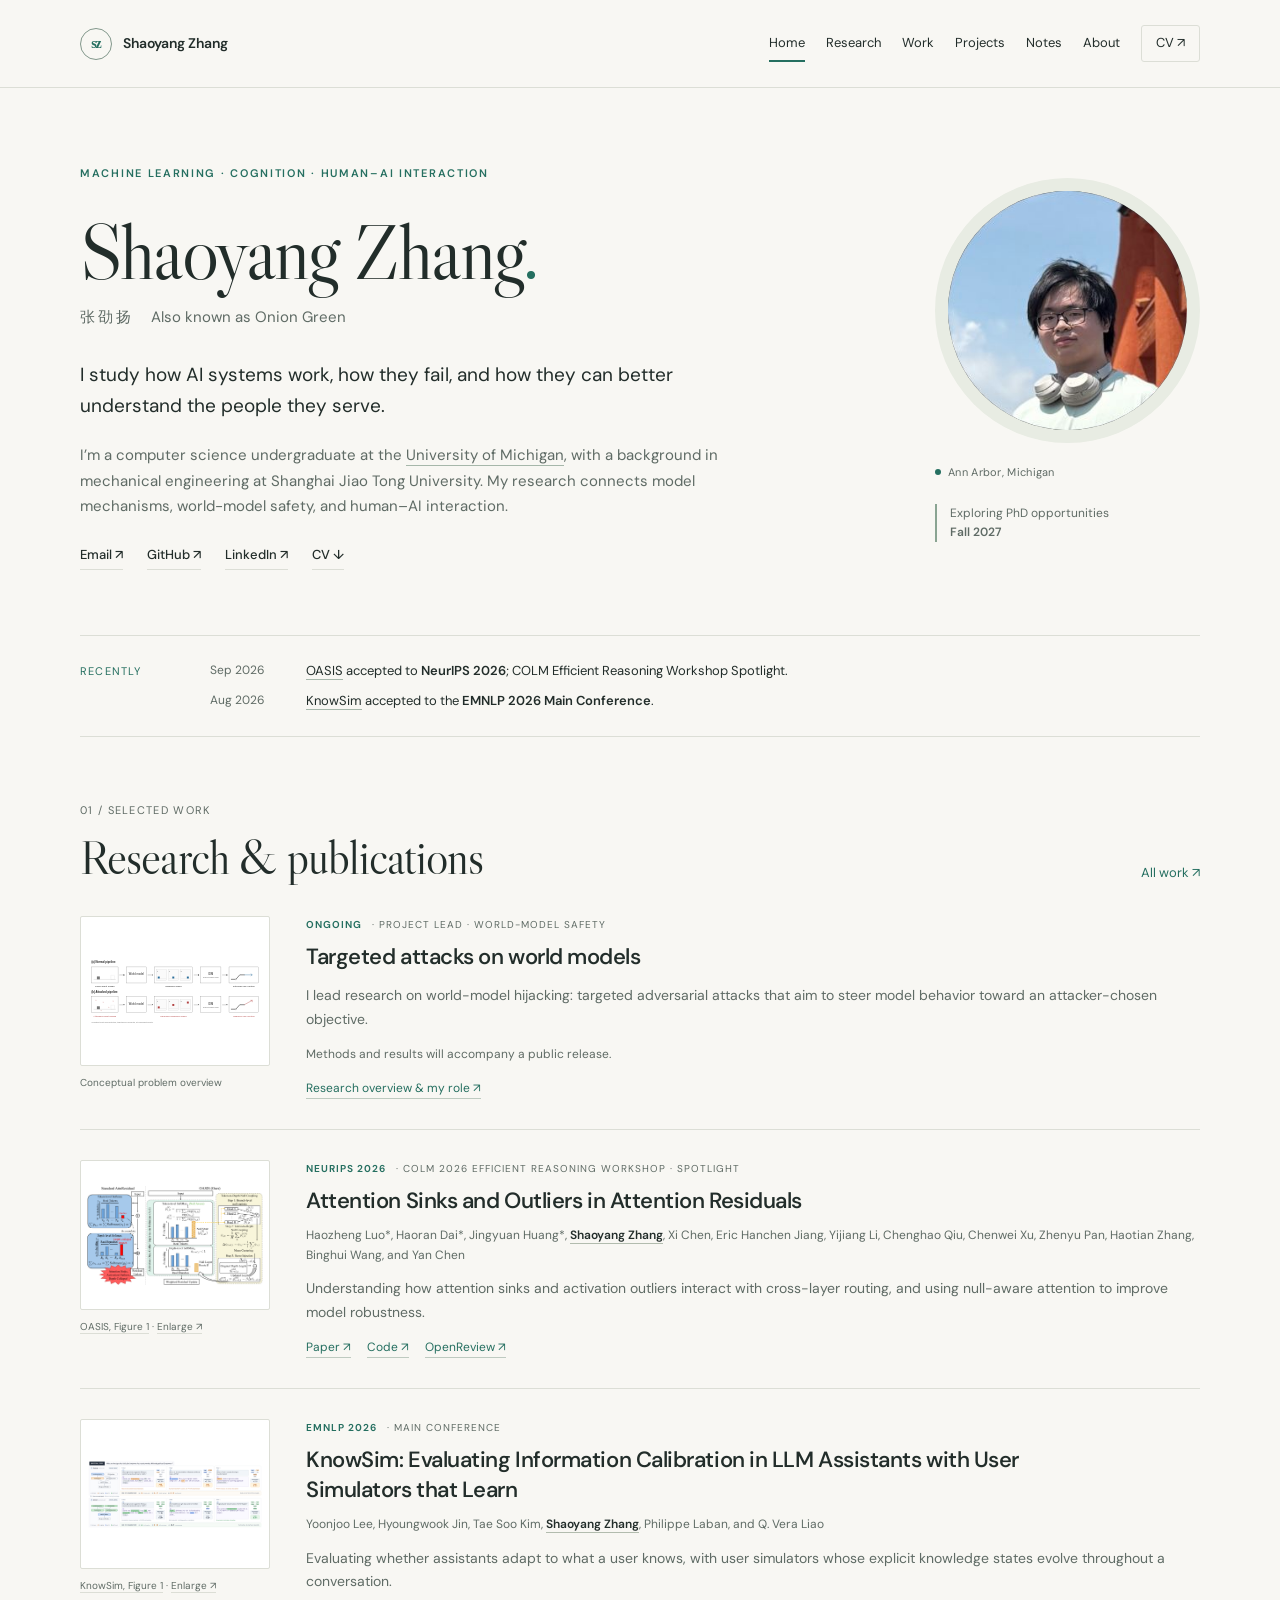
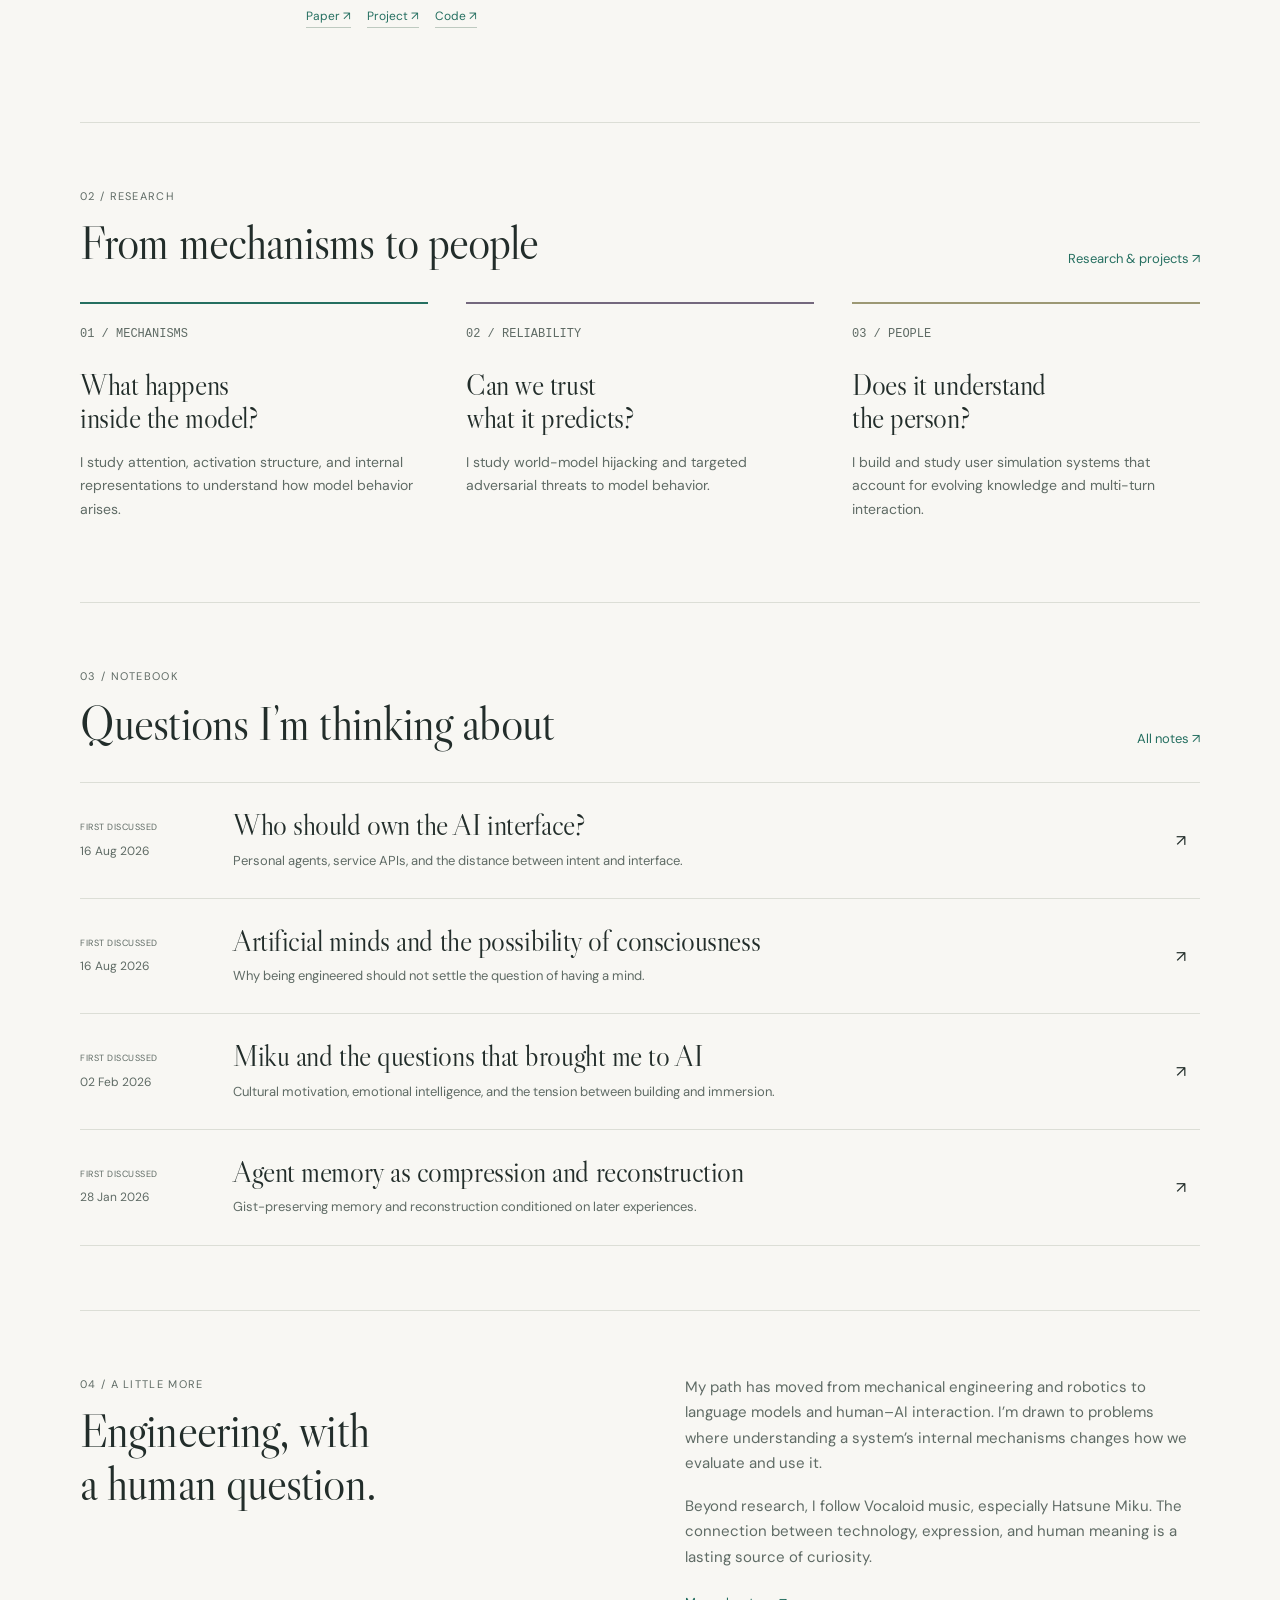
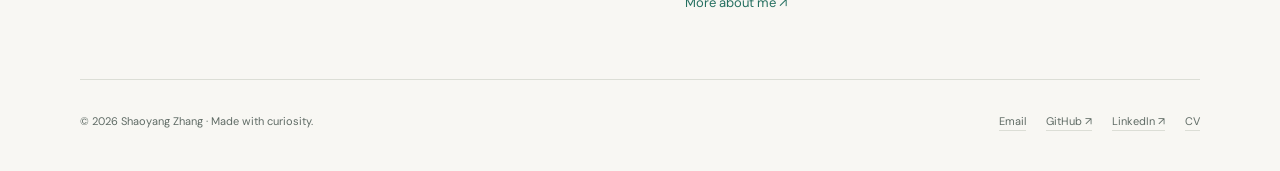
==== index.html @ 79179a51 "Expand approved website into editable source and static files" ====
<!doctype html><html lang="en"><head><meta charset="utf-8"><meta name="viewport" content="width=device-width,initial-scale=1"><title>Shaoyang Zhang · Research &amp; Notes</title><meta name="description" content="Shaoyang Zhang · CS at the University of Michigan. Research in model mechanisms, world-model safety, and human–AI interaction."><meta name="theme-color" content="#f8f7f3"><link rel="canonical" href="https://oniongreen123.github.io/"><meta property="og:title" content="Shaoyang Zhang · Research &amp; Notes"><meta property="og:description" content="Shaoyang Zhang · CS at the University of Michigan. Research in model mechanisms, world-model safety, and human–AI interaction."><meta property="og:type" content="website"><meta property="og:url" content="https://oniongreen123.github.io/"><meta property="og:image" content="https://oniongreen123.github.io/assets/social-card.png"><meta name="twitter:card" content="summary_large_image"><link rel="icon" href="/assets/favicon.svg" type="image/svg+xml"><link rel="stylesheet" href="/assets/style.css"><script defer src="/assets/site.js"></script><script type="application/ld+json">{"@context": "https://schema.org", "@type": "Person", "name": "Shaoyang Zhang", "alternateName": ["张劭扬", "Onion Green"], "url": "https://oniongreen123.github.io", "email": "mailto:onionzsy@umich.edu", "sameAs": ["https://github.com/OnionGreen123", "https://www.linkedin.com/in/shaoyang-zhang-82861a33b"], "affiliation": {"@type": "CollegeOrUniversity", "name": "University of Michigan"}, "knowsAbout": ["Mechanistic interpretability", "World-model safety", "Human–AI interaction"]}</script></head><body><a class="skip" href="#main">Skip to content</a><header class="site-header"><div class="wrap header-inner"><a class="wordmark" href="/" aria-label="Shaoyang Zhang, home"><span class="monogram" aria-hidden="true">sz</span>Shaoyang Zhang</a><button class="menu-toggle" aria-controls="main-nav" aria-expanded="false">Menu</button><nav id="main-nav" aria-label="Main navigation"><a href="/" aria-current="page">Home</a><a href="/research/">Research</a><a href="/publications/">Work</a><a href="/projects/">Projects</a><a href="/notes/">Notes</a><a href="/about/">About</a><a class="cv-link" href="/cv/">CV ↗</a></nav></div></header><main id="main" class="wrap"><section class="hero"><div><span class="eyebrow">Machine learning · Cognition · Human–AI interaction</span><h1>Shaoyang Zhang<span style="color:var(--accent)">.</span></h1><div class="name-line"><span class="chinese" lang="zh">张劭扬</span><span>Also known as Onion Green</span></div><p class="intro">I study how AI systems work, how they fail, and how they can better understand the people they serve.</p><p class="bio">I’m a computer science undergraduate at the <a class="inline-link" href="https://umich.edu/">University of Michigan</a>, with a background in mechanical engineering at Shanghai Jiao Tong University. My research connects model mechanisms, world-model safety, and human–AI interaction.</p><div class="hero-links"><a href="mailto:onionzsy@umich.edu">Email ↗</a><a href="https://github.com/OnionGreen123">GitHub ↗</a><a href="https://www.linkedin.com/in/shaoyang-zhang-82861a33b">LinkedIn ↗</a><a href="/assets/Shaoyang_Zhang_CV.pdf">CV ↓</a></div></div><div class="portrait-side"><div class="portrait-frame"><img src="/assets/portrait.png" alt="Shaoyang Zhang" width="284" height="284" fetchpriority="high"></div><div><p class="portrait-caption"><span class="dot"></span> Ann Arbor, Michigan</p><p class="opportunity">Exploring PhD opportunities<br><strong>Fall 2027</strong></p></div></div></section><aside class="news" aria-label="Recent news"><span class="news-label">Recently</span><div class="news-items"><div class="news-row"><time datetime="2026-09">Sep 2026</time><span><a class="inline-link" href="/publications/#oasis">OASIS</a> accepted to <strong>NeurIPS 2026</strong>; COLM Efficient Reasoning Workshop Spotlight.</span></div><div class="news-row"><time datetime="2026-08">Aug 2026</time><span><a class="inline-link" href="/publications/#knowsim">KnowSim</a> accepted to the <strong>EMNLP 2026 Main Conference</strong>.</span></div></div></aside><section class="section"><div class="section-top"><div><span class="section-number">01 / SELECTED WORK</span><h2>Research & publications</h2></div><a class="text-link" href="/publications/">All work ↗</a></div><div><article class="pub-row" id="current-research" data-paper data-year="ongoing"><figure class="paper-figure"><a class="pub-visual" href="/research/world-model-reliability/" aria-label="World-model hijacking problem overview"><img src="/assets/world-model-hijacking.svg" alt="Normal and attacked pipelines: input image, imagined video, and downstream IDM action" loading="lazy"></a><figcaption>Conceptual problem overview</figcaption></figure><div><div class="pub-meta"><span class="venue">Ongoing</span><span>· Project lead · World-model safety</span></div><h3><a href="/research/world-model-reliability/">Targeted attacks on world models</a></h3><p class="summary">I lead research on world-model hijacking: targeted adversarial attacks that aim to steer model behavior toward an attacker-chosen objective.</p><p class="quiet">Methods and results will accompany a public release.</p><div class="pub-links"><a href="/research/world-model-reliability/">Research overview &amp; my role ↗</a></div></div></article><article class="pub-row" id="oasis" data-paper data-year="2026"><figure class="paper-figure"><a class="pub-visual" href="/assets/papers/oasis-figure1.png" target="_blank" rel="noopener" aria-label="Open OASIS Figure 1 at full size"><img src="/assets/papers/oasis-figure1.png" alt="Standard AttnResidual compared with OASIS" loading="lazy"></a><figcaption><a href="https://arxiv.org/abs/2605.17887">OASIS, Figure 1</a> · <a href="/assets/papers/oasis-figure1.png" target="_blank" rel="noopener">Enlarge ↗</a></figcaption></figure><div><div class="pub-meta"><span class="venue">NeurIPS 2026</span><span>· COLM 2026 Efficient Reasoning Workshop · Spotlight</span></div><h3><a href="https://arxiv.org/abs/2605.17887">Attention Sinks and Outliers in Attention Residuals</a></h3><p class="authors">Haozheng Luo*, Haoran Dai*, Jingyuan Huang*, <strong>Shaoyang Zhang</strong>, Xi Chen, Eric Hanchen Jiang, Yijiang Li, Chenghao Qiu, Chenwei Xu, Zhenyu Pan, Haotian Zhang, Binghui Wang, and Yan Chen</p><p class="summary">Understanding how attention sinks and activation outliers interact with cross-layer routing, and using null-aware attention to improve model robustness.</p><div class="pub-links"><a href="https://arxiv.org/abs/2605.17887" target="_blank" rel="noopener noreferrer">Paper ↗</a><a href="https://github.com/robinzixuan/OASIS" target="_blank" rel="noopener noreferrer">Code ↗</a><a href="https://openreview.net/forum?id=yjVSLVS0Dh" target="_blank" rel="noopener noreferrer">OpenReview ↗</a></div></div></article><article class="pub-row" id="knowsim" data-paper data-year="2026"><figure class="paper-figure"><a class="pub-visual" href="/assets/papers/knowsim-figure1.png" target="_blank" rel="noopener" aria-label="Open KnowSim Figure 1 at full size"><img src="/assets/papers/knowsim-figure1.png" alt="Knowledge-state evolution for users with different prior knowledge" loading="lazy"></a><figcaption><a href="https://aclanthology.org/2026.emnlp-main.1307/">KnowSim, Figure 1</a> · <a href="/assets/papers/knowsim-figure1.png" target="_blank" rel="noopener">Enlarge ↗</a></figcaption></figure><div><div class="pub-meta"><span class="venue">EMNLP 2026</span><span>· Main Conference</span></div><h3><a href="https://aclanthology.org/2026.emnlp-main.1307/">KnowSim: Evaluating Information Calibration in LLM Assistants with User Simulators that Learn</a></h3><p class="authors">Yoonjoo Lee, Hyoungwook Jin, Tae Soo Kim, <strong>Shaoyang Zhang</strong>, Philippe Laban, and Q. Vera Liao</p><p class="summary">Evaluating whether assistants adapt to what a user knows, with user simulators whose explicit knowledge states evolve throughout a conversation.</p><div class="pub-links"><a href="https://aclanthology.org/2026.emnlp-main.1307/" target="_blank" rel="noopener noreferrer">Paper ↗</a><a href="https://yoonjoolee.com/knowsim/" target="_blank" rel="noopener noreferrer">Project ↗</a><a href="https://github.com/yjo2lee/knowsim" target="_blank" rel="noopener noreferrer">Code ↗</a></div></div></article></div></section><section class="section"><div class="section-top"><div><span class="section-number">02 / RESEARCH</span><h2>From mechanisms to people</h2></div><a class="text-link" href="/research/">Research & projects ↗</a></div><div class="research-grid"><div class="research-item"><span class="index">01 / MECHANISMS</span><h3>What happens<br>inside the model?</h3><p>I study attention, activation structure, and internal representations to understand how model behavior arises.</p></div><div class="research-item"><span class="index">02 / RELIABILITY</span><h3>Can we trust<br>what it predicts?</h3><p>I study world-model hijacking and targeted adversarial threats to model behavior.</p></div><div class="research-item"><span class="index">03 / PEOPLE</span><h3>Does it understand<br>the person?</h3><p>I build and study user simulation systems that account for evolving knowledge and multi-turn interaction.</p></div></div></section><section class="section"><div class="section-top"><div><span class="section-number">03 / NOTEBOOK</span><h2>Questions I’m thinking about</h2></div><a class="text-link" href="/notes/">All notes ↗</a></div><div class="notes-list"><a class="note-row" href="/notes/who-should-own-the-ai-interface/"><time datetime="2026-08-16"><span class="date-label">First discussed</span>16 Aug 2026</time><div><h3>Who should own the AI interface?</h3><p>Personal agents, service APIs, and the distance between intent and interface.</p></div><span class="arrow" aria-hidden="true">↗</span></a><a class="note-row" href="/notes/artificial-minds-and-possibility/"><time datetime="2026-08-16"><span class="date-label">First discussed</span>16 Aug 2026</time><div><h3>Artificial minds and the possibility of consciousness</h3><p>Why being engineered should not settle the question of having a mind.</p></div><span class="arrow" aria-hidden="true">↗</span></a><a class="note-row" href="/notes/miku-and-my-research-interests/"><time datetime="2026-02-02"><span class="date-label">First discussed</span>02 Feb 2026</time><div><h3>Miku and the questions that brought me to AI</h3><p>Cultural motivation, emotional intelligence, and the tension between building and immersion.</p></div><span class="arrow" aria-hidden="true">↗</span></a><a class="note-row" href="/notes/memory-as-compression-and-reconstruction/"><time datetime="2026-01-28"><span class="date-label">First discussed</span>28 Jan 2026</time><div><h3>Agent memory as compression and reconstruction</h3><p>Gist-preserving memory and reconstruction conditioned on later experiences.</p></div><span class="arrow" aria-hidden="true">↗</span></a></div></section><section class="section about-strip"><div><span class="section-number">04 / A LITTLE MORE</span><h2>Engineering, with<br>a human question.</h2></div><div><p>My path has moved from mechanical engineering and robotics to language models and human–AI interaction. I’m drawn to problems where understanding a system’s internal mechanisms changes how we evaluate and use it.</p><p>Beyond research, I follow Vocaloid music, especially Hatsune Miku. The connection between technology, expression, and human meaning is a lasting source of curiosity.</p><a class="text-link" href="/about/">More about me ↗</a></div></section></main><footer class="wrap footer"><span>© 2026 Shaoyang Zhang <span aria-hidden="true">·</span> Made with curiosity.</span><div class="footer-links"><a href="mailto:onionzsy@umich.edu">Email</a><a href="https://github.com/OnionGreen123">GitHub ↗</a><a href="https://www.linkedin.com/in/shaoyang-zhang-82861a33b">LinkedIn ↗</a><a href="/cv/">CV</a></div></footer></body></html>
---- assets/style.css ----
@import url('https://fonts.googleapis.com/css2?family=DM+Sans:wght@400;450;500;550;600;650;700&family=Libre+Caslon+Display&display=swap');
:root{--bg:#f8f7f3;--paper:#fffefa;--ink:#222d2a;--muted:#5f6b65;--line:#dcded6;--accent:#256f60;--soft:#eaf0e8;--purple:#74687d;--serif:'Libre Caslon Display',Georgia,'Times New Roman',serif;--sans:'DM Sans',Arial,sans-serif}
*{box-sizing:border-box}html{scroll-behavior:smooth;scroll-padding-top:100px}body{margin:0;background:var(--bg);color:var(--ink);font:16px/1.7 var(--sans);-webkit-font-smoothing:antialiased}::selection{background:#d4e3d3}a{color:inherit;text-decoration:none}a:hover{color:var(--accent)}a:focus-visible,button:focus-visible,summary:focus-visible,input:focus-visible{outline:3px solid var(--accent);outline-offset:5px}button,input{font:inherit}button{cursor:pointer}img{max-width:100%;display:block}p{margin:0 0 1.15em}h1,h2,h3{font-weight:400;line-height:1.12;margin:0}h1,h2{font-family:var(--serif)}h1{font-size:clamp(50px,6.1vw,83px);letter-spacing:-2.1px}h2{font-size:clamp(35px,4vw,47px);letter-spacing:-.9px}h3{font-size:22px;font-weight:550;letter-spacing:-.45px}strong{font-weight:600}.wrap{width:min(1120px,calc(100% - 100px));margin:auto}.site-header{border-bottom:1px solid var(--line);background:var(--bg);position:relative;z-index:20}.header-inner{height:87px;display:flex;align-items:center;justify-content:space-between;gap:24px}.wordmark{display:flex;align-items:center;gap:11px;font-size:14px;font-weight:600;white-space:nowrap}.monogram{display:inline-grid;place-items:center;width:32px;height:32px;border:1px solid #83988c;border-radius:50%;font-family:Georgia,serif;font-size:14px;letter-spacing:-1px;color:var(--accent)}nav{display:flex;align-items:center;gap:27px;font-size:13px}nav a{padding:10px 0;position:relative}nav a[aria-current=page]:after{content:'';position:absolute;left:0;right:0;bottom:3px;height:2px;background:var(--accent)}nav .cv-link{border:1px solid var(--line);padding:6px 14px;border-radius:3px}.menu-toggle{display:none;border:1px solid var(--line);padding:6px 12px;background:none}.skip{position:fixed;top:-70px;left:20px;background:var(--ink);color:white;padding:10px;z-index:100}.skip:focus{top:12px}.eyebrow{font-size:11px;font-weight:600;letter-spacing:1.7px;text-transform:uppercase;color:var(--accent);margin-bottom:25px;display:block}.hero{display:grid;grid-template-columns:minmax(0,1fr) 265px;gap:100px;padding:76px 0 65px;align-items:center}.hero h1{margin-bottom:10px}.name-line{display:flex;gap:17px;align-items:center;font-size:15px;color:var(--muted);margin-bottom:28px}.chinese{letter-spacing:3px}.hero .intro{font-size:19px;line-height:1.65;max-width:680px}.hero .bio{color:var(--muted);max-width:660px;font-size:15px}.inline-link{border-bottom:1px solid #a6b7aa}.hero-links{display:flex;gap:24px;flex-wrap:wrap;margin-top:24px;font-size:13px;font-weight:500}.hero-links a{border-bottom:1px solid var(--line);padding-bottom:3px}.portrait-frame{padding:13px;background:#e8ece3;transform:rotate(2deg)}.portrait-frame img{width:100%;aspect-ratio:1/1.1;object-fit:cover;filter:saturate(.8);transform:rotate(-2deg)}.portrait-caption{font-size:11px;letter-spacing:.3px;color:var(--muted);margin-top:20px;display:flex;align-items:center;gap:7px}.dot{width:6px;height:6px;border-radius:50%;background:var(--accent);display:inline-block}.opportunity{font-size:12px;line-height:1.6;border-left:2px solid #8aa492;padding-left:13px;margin-top:22px;color:var(--muted)}.news{display:grid;grid-template-columns:100px 1fr;gap:30px;padding:24px 0;border-top:1px solid var(--line);border-bottom:1px solid var(--line);font-size:13px}.news-label{font-size:11px;text-transform:uppercase;letter-spacing:1.2px;padding-top:2px;color:var(--accent)}.news-items{display:grid;gap:8px}.news-row{display:grid;grid-template-columns:76px 1fr;gap:20px}.news time{color:var(--muted);font-size:12px}.section{padding:64px 0;border-bottom:1px solid var(--line)}.section-top{display:flex;align-items:end;justify-content:space-between;gap:30px;margin-bottom:32px}.section-number{font-size:11px;letter-spacing:1.3px;color:var(--muted);display:block;margin-bottom:12px}.text-link{font-size:13px;color:var(--accent);white-space:nowrap}.section-intro{color:var(--muted);max-width:680px;margin-top:20px}.pub-row{display:grid;grid-template-columns:190px minmax(0,1fr);gap:36px;padding:30px 0;border-top:1px solid var(--line)}.pub-row:first-child{border-top:0;padding-top:0}.pub-visual{background:#eaf0e7;width:190px;aspect-ratio:1.3;border-radius:2px;display:flex;align-items:center;justify-content:center;overflow:hidden}.pub-visual img{width:100%}.pub-meta{display:flex;align-items:center;gap:10px;flex-wrap:wrap;margin-bottom:9px;font-size:10px;text-transform:uppercase;letter-spacing:1px;color:var(--muted)}.venue{color:var(--accent);font-weight:650}.pub-row h3{font-size:22px;line-height:1.35;max-width:780px}.authors{font-size:12px;color:var(--muted);line-height:1.65;margin:10px 0}.authors strong{color:var(--ink);border-bottom:1px solid #b2bcae}.summary{font-size:14px;color:var(--muted);line-height:1.7;margin:12px 0}.pub-links{display:flex;gap:16px;align-items:center;flex-wrap:wrap;font-size:12px;color:var(--accent)}.pub-links a{border-bottom:1px solid #becac0}.pub-links button{border:0;background:transparent;padding:0;color:var(--accent);font-size:12px}.contribution{font-size:13px;padding:15px 18px;background:var(--soft);border-left:2px solid #8ca790;margin:18px 0}.contribution b{font-size:10px;display:block;text-transform:uppercase;letter-spacing:1.1px;margin-bottom:5px}.pub-row details{font-size:12px;margin-top:12px;color:var(--muted)}.pub-row summary{cursor:pointer}.bib-code{white-space:pre-wrap;overflow-wrap:anywhere;font:11px/1.7 monospace;background:var(--soft);padding:20px;color:var(--ink)}.research-grid{display:grid;grid-template-columns:repeat(3,1fr);gap:38px}.research-item{padding-top:23px;border-top:2px solid var(--accent)}.research-item:nth-child(2){border-top-color:var(--purple)}.research-item:nth-child(3){border-top-color:#9c9874}.research-item h3{font-family:var(--serif);font-size:29px;margin-bottom:15px;line-height:1.15}.research-item p{font-size:14px;color:var(--muted)}.research-item .index{color:var(--muted);font:12px monospace;display:block;margin-bottom:28px}.current-project{margin-top:35px;padding:27px 30px;background:var(--soft);display:grid;grid-template-columns:190px 1fr;gap:32px;border-radius:3px}.current-project .status{font-size:10px;text-transform:uppercase;letter-spacing:1.1px;color:var(--accent)}.current-project h3{font-size:20px;margin-bottom:12px}.current-project p{font-size:14px;color:var(--muted);margin:0}.notes-list{border-top:1px solid var(--line)}.note-row{display:grid;grid-template-columns:100px 1fr 24px;gap:28px;padding:26px 0;border-bottom:1px solid var(--line);align-items:center}.note-row time{font-size:12px;color:var(--muted)}.note-row h3{font-family:var(--serif);font-size:29px}.note-row p{color:var(--muted);font-size:13px;margin:8px 0 0}.note-row .arrow{transition:transform .2s}.note-row:hover .arrow{transform:translateX(4px)}.about-strip{display:grid;grid-template-columns:1fr 1fr;gap:90px}.about-strip p{color:var(--muted);font-size:15px}.about-strip h2{margin-bottom:25px}.quiet{font-size:12px;color:var(--muted)}.footer{padding:32px 0 40px;display:flex;justify-content:space-between;gap:30px;font-size:11px;color:var(--muted)}.footer a{border-bottom:1px solid var(--line)}.footer-links{display:flex;gap:20px}.page-head{padding:65px 0 43px;max-width:810px}.page-head h1{font-size:65px;margin-bottom:20px}.page-head p{font-size:17px;color:var(--muted);max-width:730px}.page-body{padding-bottom:60px}.page-body .section{padding-top:40px}.filter-bar{display:flex;align-items:center;justify-content:space-between;gap:25px;flex-wrap:wrap;margin-bottom:32px;border-bottom:1px solid var(--line);padding-bottom:25px}.filters{display:flex;gap:9px}.filter{border:1px solid var(--line);border-radius:3px;background:transparent;padding:7px 15px;font-size:12px;color:var(--muted)}.filter[aria-pressed=true]{background:var(--ink);border-color:var(--ink);color:white}.search-wrap input{background:transparent;border:0;border-bottom:1px solid #89988d;padding:8px 0;width:240px;font-size:13px;color:var(--ink);border-radius:0}.visually-hidden{clip:rect(0 0 0 0);clip-path:inset(50%);height:1px;width:1px;overflow:hidden;position:absolute;white-space:nowrap}.empty{padding:40px 0;color:var(--muted)}[hidden]{display:none!important}.timeline-row{display:grid;grid-template-columns:200px 1fr;gap:35px;padding:27px 0;border-top:1px solid var(--line)}.timeline-row .dates{font-size:12px;color:var(--muted);padding-top:4px}.timeline-row h3{font-size:21px}.timeline-row .role{font-size:13px;color:var(--accent);margin:6px 0 10px}.timeline-row p{font-size:14px;color:var(--muted);max-width:760px}.project-list{display:grid;grid-template-columns:1fr 1fr;gap:30px}.project-block{padding:30px;border:1px solid var(--line);border-radius:3px}.project-block h3{font-family:var(--serif);font-size:31px;margin:16px 0}.project-block p{font-size:14px;color:var(--muted)}.tag{font-size:10px;text-transform:uppercase;letter-spacing:1.3px;color:var(--accent)}.prose{max-width:720px;margin:0 auto;padding:25px 0 65px;font-size:17px;line-height:1.85}.prose h2{font-size:33px;margin:40px 0 20px}.prose p{margin:0 0 1.4em}.article-head{max-width:800px;margin:auto;padding:65px 0 20px}.article-head h1{font-size:clamp(46px,5vw,67px);margin:25px 0}.article-meta{font-size:12px;color:var(--muted);margin-bottom:30px}.article-end{max-width:720px;margin:auto;padding:30px 0 55px;border-top:1px solid var(--line)}.contact-panel{background:var(--soft);padding:30px 35px;margin-top:25px}.contact-panel a{font-family:var(--serif);font-size:30px;overflow-wrap:anywhere}.skill-line{padding:13px 0;border-bottom:1px solid var(--line);display:grid;grid-template-columns:180px 1fr;gap:20px;font-size:14px}.skill-line span{color:var(--muted)}.cv-actions{display:flex;gap:20px;margin-top:25px}.button{display:inline-block;padding:10px 19px;background:var(--ink);color:var(--paper);border:1px solid var(--ink);font-size:12px;border-radius:3px}.button:hover{background:var(--accent);color:white}.cv-sheet{padding:40px;background:var(--paper);border:1px solid var(--line);font-size:14px}.cv-sheet h2{font-family:var(--sans);font-size:15px;font-weight:650;letter-spacing:.8px;text-transform:uppercase;margin:35px 0 18px;color:var(--accent)}.cv-sheet h2:first-child{margin-top:0}.cv-sheet h3{font-size:17px;margin:22px 0 5px}.cv-sheet p{color:var(--muted)}.cv-sheet .cv-pub{padding:15px 0;border-bottom:1px solid var(--line)}.cv-sheet .cv-pub strong{display:block}.cv-sheet ul{padding-left:18px;color:var(--muted)}
@media(min-width:1500px){.wrap{width:1160px}.hero{padding-top:92px;padding-bottom:80px}}
@media(max-width:1000px){.wrap{width:calc(100% - 64px)}.hero{gap:45px;grid-template-columns:1fr 220px}.hero h1{font-size:65px}nav{gap:18px}.about-strip{gap:45px}.pub-row{grid-template-columns:155px 1fr;gap:25px}.pub-visual{width:155px}}
@media(max-width:740px){.wrap{width:calc(100% - 40px)}.header-inner{height:74px}.wordmark{font-size:13px}.js .menu-toggle{display:block}nav{display:flex;position:absolute;left:0;top:74px;width:100%;padding:18px 20px 25px;background:var(--bg);border-bottom:1px solid var(--line);flex-wrap:wrap;gap:13px 24px}.js nav{display:none}.js nav.open{display:flex}.hero{padding:48px 0 40px;grid-template-columns:1fr;gap:32px}.hero .eyebrow{margin-bottom:23px}.hero h1{font-size:61px;letter-spacing:-1.8px}.hero .intro{font-size:18px}.hero .portrait-side{display:flex;gap:22px;align-items:center}.portrait-frame{width:130px;flex-shrink:0;padding:7px}.portrait-frame img{aspect-ratio:1}.portrait-caption{margin-top:0;flex-wrap:wrap}.opportunity{margin-top:13px}.name-line{margin-bottom:23px}.news{grid-template-columns:1fr;gap:12px;padding:22px 0}.news-row{grid-template-columns:70px 1fr;gap:14px}.section{padding:42px 0}.section-top{align-items:start;gap:16px;margin-bottom:28px}.section-top .text-link{margin-top:30px;font-size:11px}.section h2{font-size:36px}.pub-row{grid-template-columns:1fr;gap:20px;padding:28px 0}.pub-visual{width:100%;height:150px;aspect-ratio:auto}.pub-visual img{height:100%;width:auto}.pub-row h3{font-size:21px}.research-grid{grid-template-columns:1fr;gap:24px}.research-item .index{margin-bottom:12px}.research-item{padding-top:17px}.research-item h3{font-size:29px;margin-bottom:10px}.current-project{grid-template-columns:1fr;gap:12px;padding:22px}.note-row{grid-template-columns:1fr 20px;gap:9px}.note-row time{grid-column:1/-1}.note-row h3{font-size:26px}.about-strip{grid-template-columns:1fr;gap:15px}.footer{flex-direction:column;gap:15px;padding:25px 0}.page-head{padding:43px 0 30px}.page-head h1{font-size:54px}.page-head p{font-size:16px}.timeline-row{grid-template-columns:1fr;gap:7px;padding:23px 0}.project-list{grid-template-columns:1fr;gap:20px}.project-block{padding:23px}.article-head{padding-top:38px}.article-head h1{font-size:46px}.prose{font-size:16px;padding-top:10px}.prose h2{font-size:30px}.skill-line{grid-template-columns:1fr;gap:5px}.cv-sheet{padding:22px}.contact-panel{padding:25px}.contact-panel a{font-size:25px}.filter-bar{gap:20px}.search-wrap{width:100%}.search-wrap input{width:100%}}
@media(prefers-reduced-motion:reduce){html{scroll-behavior:auto}*{transition:none!important}}
@media print{.site-header,.footer,.cv-actions,.skip{display:none}body{background:#fff;font-size:11pt;color:#000}.wrap{width:100%}.page-head{padding:0 0 15px}.page-head .eyebrow{display:none}.page-head h1{font-size:30pt}.page-head p{font-size:11pt}.cv-sheet{border:0;padding:0}.cv-sheet h2{break-after:avoid}.cv-pub,.timeline-row{break-inside:avoid}a{color:#000}.page-body{padding:0}}

@media(max-width:740px){html:not(.js) .header-inner{height:auto;min-height:74px;flex-wrap:wrap;padding:18px 0}html:not(.js) nav{position:static;border:0;padding:0}}

.portrait-frame{border-radius:50%;transform:none}.portrait-frame img{border-radius:50%;aspect-ratio:1;transform:none}
.portrait-frame img{height:auto}

/* Research narrative and extended navigation */
.project-more{display:inline-block;margin-top:16px}.research-story{display:grid;grid-template-columns:1fr 1fr;gap:70px}.research-story p{color:var(--muted)}.role-grid{display:grid;grid-template-columns:repeat(3,minmax(0,1fr));gap:30px;margin-top:35px}.role-grid>div{border-top:1px solid var(--line);padding-top:23px}.role-grid h3{font-size:19px;margin-bottom:13px}.role-grid p{font-size:14px;color:var(--muted)}nav{gap:21px}@media(max-width:1000px){nav{gap:13px}.header-inner{gap:15px}.wordmark{font-size:12px}}@media(max-width:740px){.research-story,.role-grid{grid-template-columns:1fr;gap:23px}.research-story h2{margin-bottom:8px}nav{gap:13px 24px}.name-line{flex-wrap:wrap}h1,.page-head h1,.hero h1{overflow-wrap:break-word}}

.miku-door{border-bottom:1px dotted #829b94}.miku-door:hover,.miku-door:focus-visible{color:#137a7f;border-bottom-color:#ed007c}.pub-visual:has(img[src$="world-model.svg"]){background:#e8edf0}

.date-label{display:block;font-size:9px;letter-spacing:.5px;text-transform:uppercase;margin-bottom:5px}.note-row{grid-template-columns:125px 1fr 24px}@media(max-width:740px){.note-row{grid-template-columns:1fr 20px}}

.paper-figure{margin:0;min-width:0}.paper-figure .pub-visual{background:#fff;border:1px solid var(--line);height:150px;aspect-ratio:auto;padding:6px}.paper-figure img{width:100%;height:100%;object-fit:contain}.paper-figure figcaption{font-size:10px;line-height:1.6;color:var(--muted);margin-top:9px}.paper-figure figcaption a{border-bottom:1px solid var(--line)}.research-placeholder{background:var(--soft);border:1px solid var(--line);text-align:center;color:var(--muted);font-size:10px;letter-spacing:1.1px}.research-placeholder small{display:block;font-size:11px;letter-spacing:0;margin-top:9px}@media(max-width:740px){.paper-figure .pub-visual{height:auto;min-height:150px}.paper-figure img{width:100%;height:auto;max-height:240px;object-fit:contain}}

.wm-header{margin:32px 0 45px}.wm-header img{display:block;width:100%;height:auto;border-radius:12px}.wm-header figcaption{font-size:12px;color:var(--muted);margin-top:12px}.wm-header figcaption a{color:var(--accent)}

.wm-header img{border-radius:0;border:1px solid var(--line)}
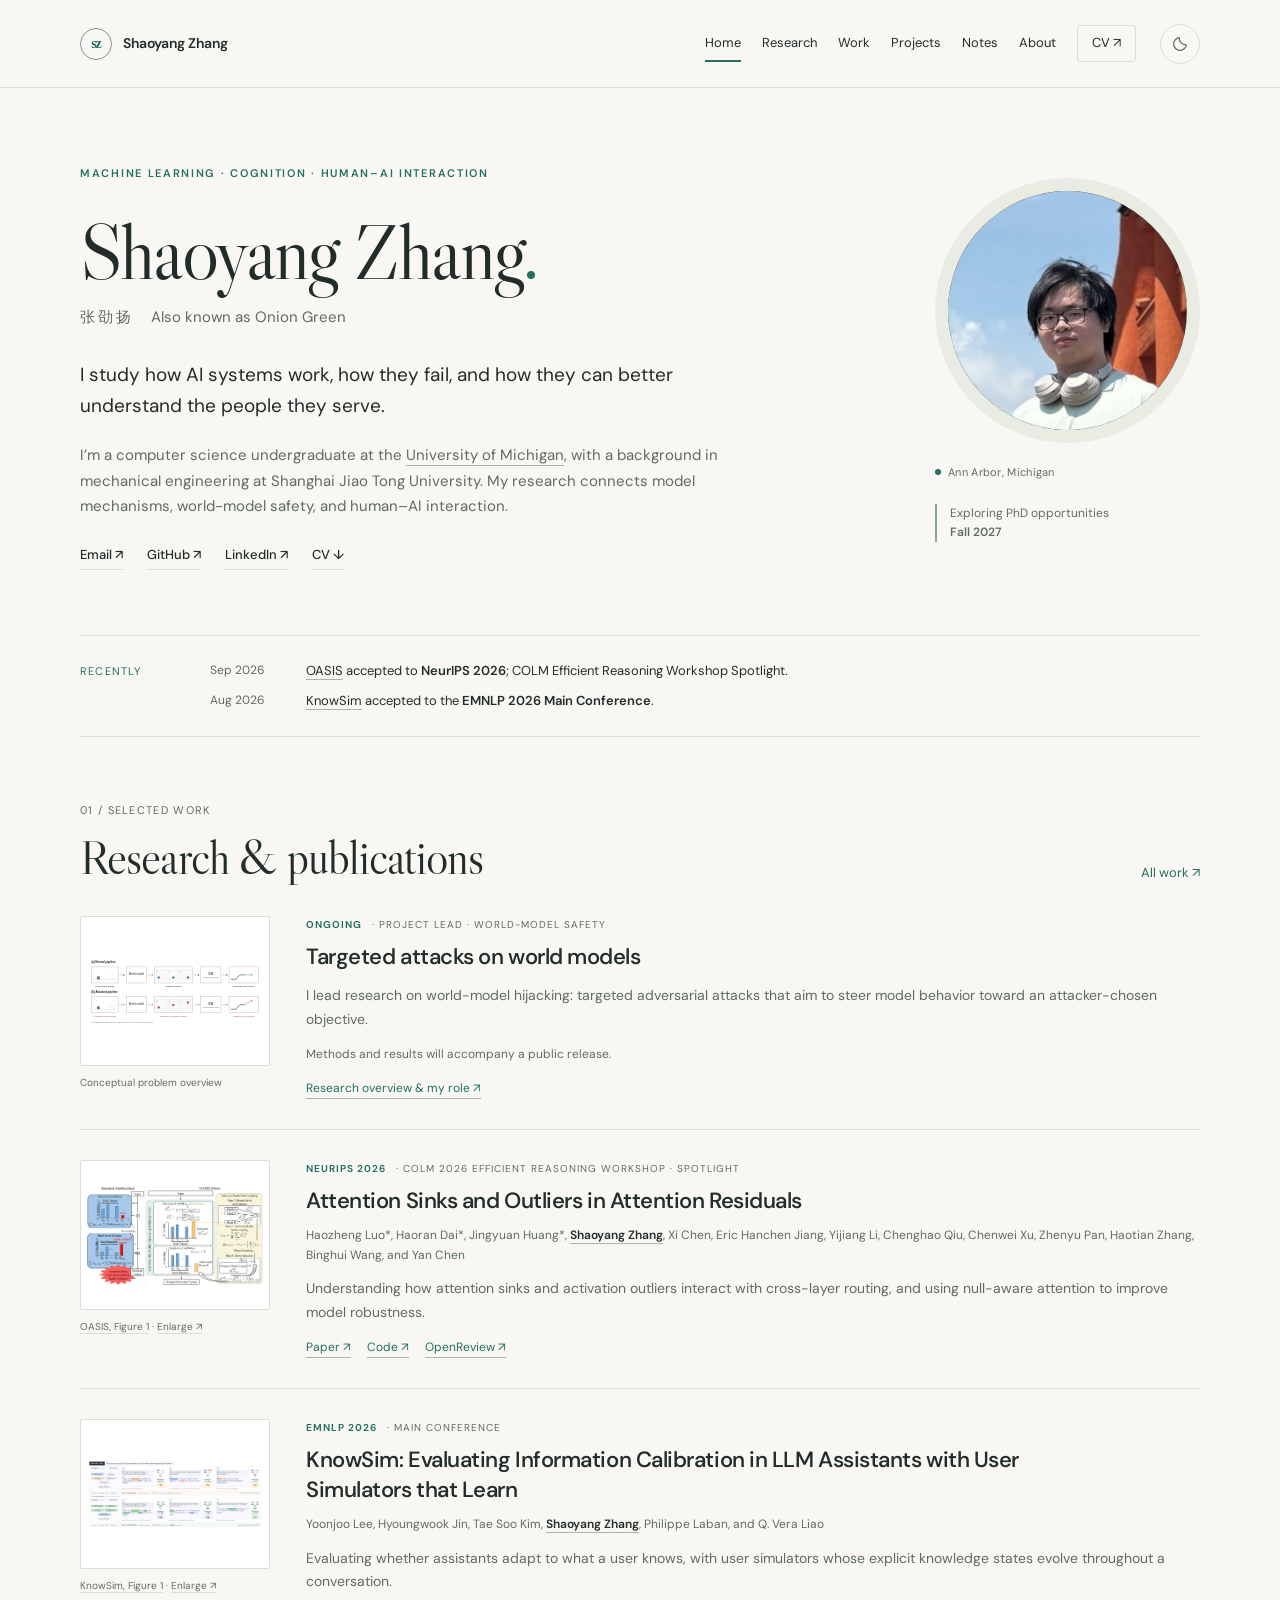
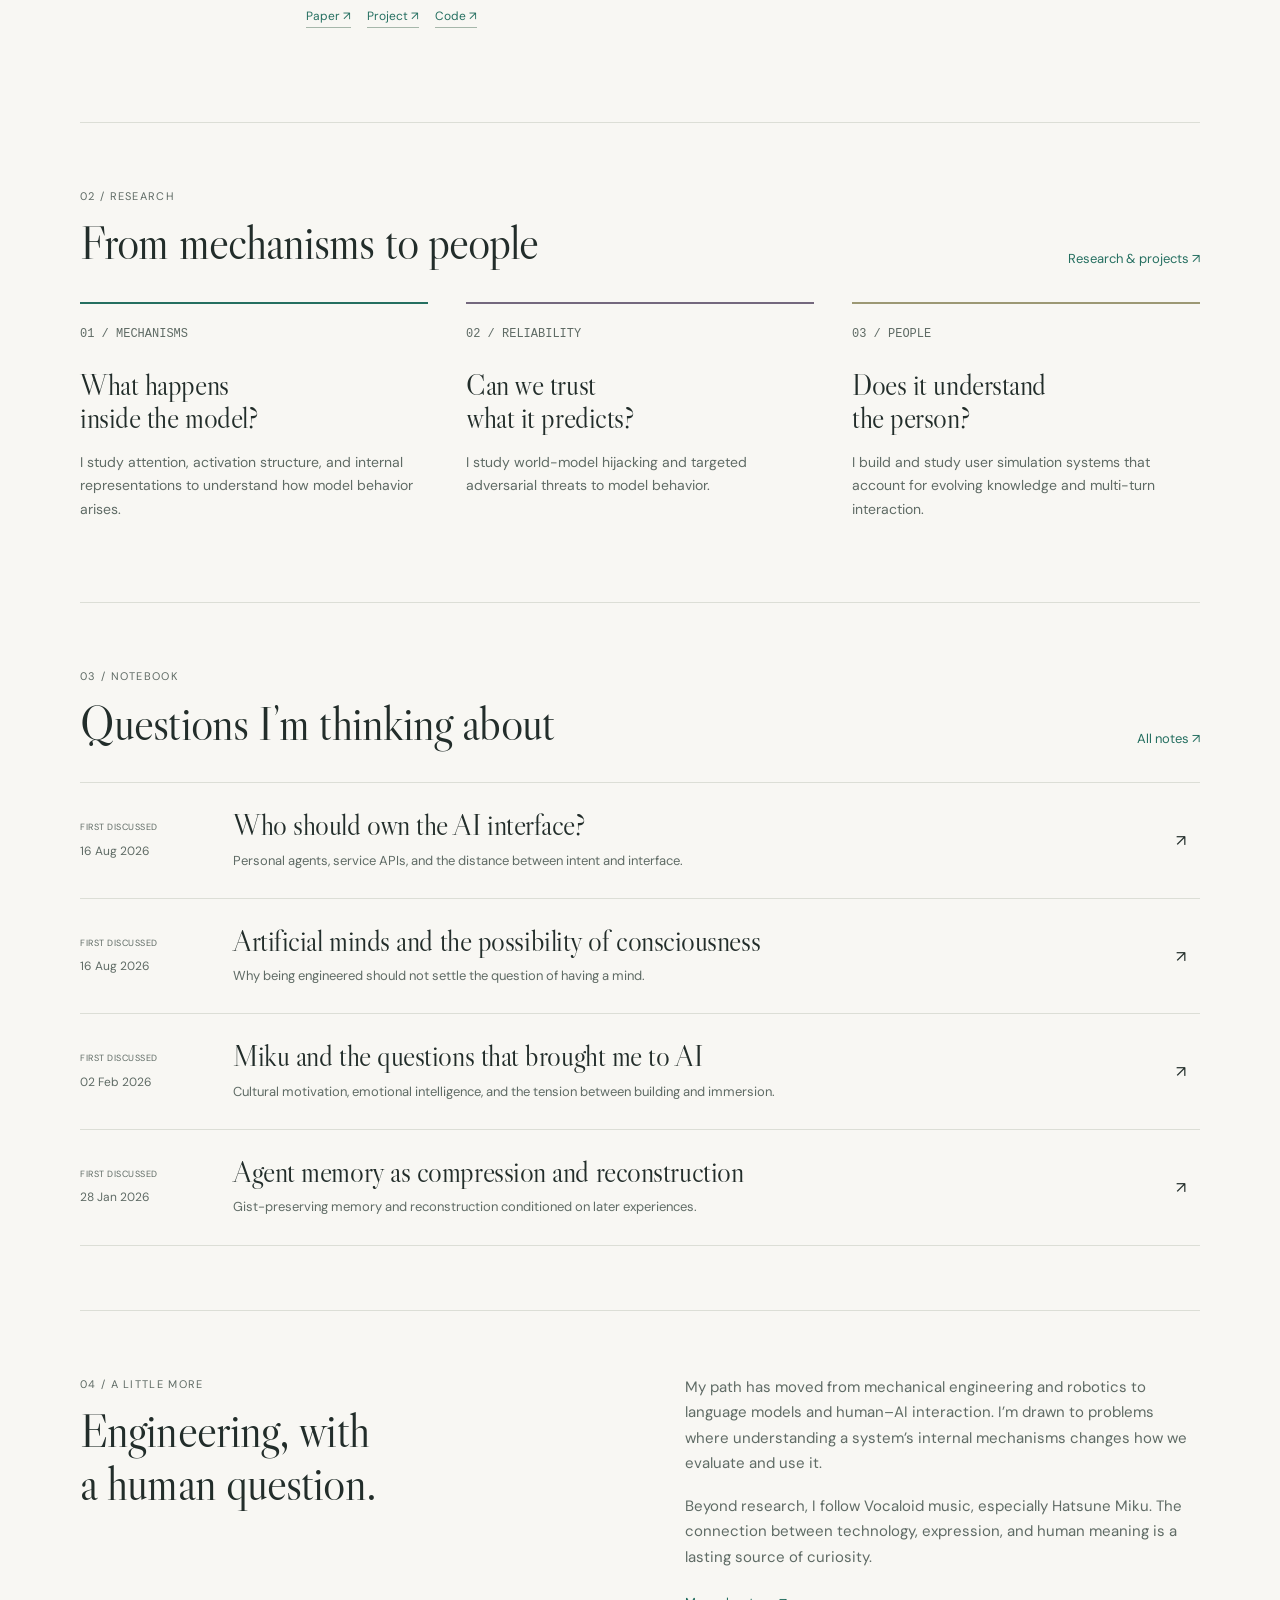
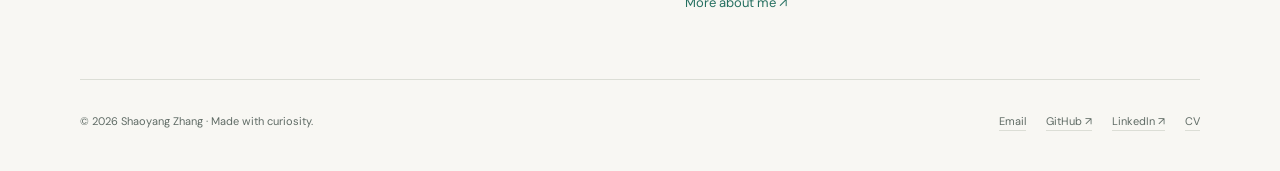
==== commit d37c198e: "Add persistent night mode with system theme support" ====
--- a/index.html
+++ b/index.html
@@ -1 +1 @@
-<!doctype html><html lang="en"><head><meta charset="utf-8"><meta name="viewport" content="width=device-width,initial-scale=1"><title>Shaoyang Zhang · Research &amp; Notes</title><meta name="description" content="Shaoyang Zhang · CS at the University of Michigan. Research in model mechanisms, world-model safety, and human–AI interaction."><meta name="theme-color" content="#f8f7f3"><link rel="canonical" href="https://oniongreen123.github.io/"><meta property="og:title" content="Shaoyang Zhang · Research &amp; Notes"><meta property="og:description" content="Shaoyang Zhang · CS at the University of Michigan. Research in model mechanisms, world-model safety, and human–AI interaction."><meta property="og:type" content="website"><meta property="og:url" content="https://oniongreen123.github.io/"><meta property="og:image" content="https://oniongreen123.github.io/assets/social-card.png"><meta name="twitter:card" content="summary_large_image"><link rel="icon" href="/assets/favicon.svg" type="image/svg+xml"><link rel="stylesheet" href="/assets/style.css"><script defer src="/assets/site.js"></script><script type="application/ld+json">{"@context": "https://schema.org", "@type": "Person", "name": "Shaoyang Zhang", "alternateName": ["张劭扬", "Onion Green"], "url": "https://oniongreen123.github.io", "email": "mailto:onionzsy@umich.edu", "sameAs": ["https://github.com/OnionGreen123", "https://www.linkedin.com/in/shaoyang-zhang-82861a33b"], "affiliation": {"@type": "CollegeOrUniversity", "name": "University of Michigan"}, "knowsAbout": ["Mechanistic interpretability", "World-model safety", "Human–AI interaction"]}</script></head><body><a class="skip" href="#main">Skip to content</a><header class="site-header"><div class="wrap header-inner"><a class="wordmark" href="/" aria-label="Shaoyang Zhang, home"><span class="monogram" aria-hidden="true">sz</span>Shaoyang Zhang</a><button class="menu-toggle" aria-controls="main-nav" aria-expanded="false">Menu</button><nav id="main-nav" aria-label="Main navigation"><a href="/" aria-current="page">Home</a><a href="/research/">Research</a><a href="/publications/">Work</a><a href="/projects/">Projects</a><a href="/notes/">Notes</a><a href="/about/">About</a><a class="cv-link" href="/cv/">CV ↗</a></nav></div></header><main id="main" class="wrap"><section class="hero"><div><span class="eyebrow">Machine learning · Cognition · Human–AI interaction</span><h1>Shaoyang Zhang<span style="color:var(--accent)">.</span></h1><div class="name-line"><span class="chinese" lang="zh">张劭扬</span><span>Also known as Onion Green</span></div><p class="intro">I study how AI systems work, how they fail, and how they can better understand the people they serve.</p><p class="bio">I’m a computer science undergraduate at the <a class="inline-link" href="https://umich.edu/">University of Michigan</a>, with a background in mechanical engineering at Shanghai Jiao Tong University. My research connects model mechanisms, world-model safety, and human–AI interaction.</p><div class="hero-links"><a href="mailto:onionzsy@umich.edu">Email ↗</a><a href="https://github.com/OnionGreen123">GitHub ↗</a><a href="https://www.linkedin.com/in/shaoyang-zhang-82861a33b">LinkedIn ↗</a><a href="/assets/Shaoyang_Zhang_CV.pdf">CV ↓</a></div></div><div class="portrait-side"><div class="portrait-frame"><img src="/assets/portrait.png" alt="Shaoyang Zhang" width="284" height="284" fetchpriority="high"></div><div><p class="portrait-caption"><span class="dot"></span> Ann Arbor, Michigan</p><p class="opportunity">Exploring PhD opportunities<br><strong>Fall 2027</strong></p></div></div></section><aside class="news" aria-label="Recent news"><span class="news-label">Recently</span><div class="news-items"><div class="news-row"><time datetime="2026-09">Sep 2026</time><span><a class="inline-link" href="/publications/#oasis">OASIS</a> accepted to <strong>NeurIPS 2026</strong>; COLM Efficient Reasoning Workshop Spotlight.</span></div><div class="news-row"><time datetime="2026-08">Aug 2026</time><span><a class="inline-link" href="/publications/#knowsim">KnowSim</a> accepted to the <strong>EMNLP 2026 Main Conference</strong>.</span></div></div></aside><section class="section"><div class="section-top"><div><span class="section-number">01 / SELECTED WORK</span><h2>Research & publications</h2></div><a class="text-link" href="/publications/">All work ↗</a></div><div><article class="pub-row" id="current-research" data-paper data-year="ongoing"><figure class="paper-figure"><a class="pub-visual" href="/research/world-model-reliability/" aria-label="World-model hijacking problem overview"><img src="/assets/world-model-hijacking.svg" alt="Normal and attacked pipelines: input image, imagined video, and downstream IDM action" loading="lazy"></a><figcaption>Conceptual problem overview</figcaption></figure><div><div class="pub-meta"><span class="venue">Ongoing</span><span>· Project lead · World-model safety</span></div><h3><a href="/research/world-model-reliability/">Targeted attacks on world models</a></h3><p class="summary">I lead research on world-model hijacking: targeted adversarial attacks that aim to steer model behavior toward an attacker-chosen objective.</p><p class="quiet">Methods and results will accompany a public release.</p><div class="pub-links"><a href="/research/world-model-reliability/">Research overview &amp; my role ↗</a></div></div></article><article class="pub-row" id="oasis" data-paper data-year="2026"><figure class="paper-figure"><a class="pub-visual" href="/assets/papers/oasis-figure1.png" target="_blank" rel="noopener" aria-label="Open OASIS Figure 1 at full size"><img src="/assets/papers/oasis-figure1.png" alt="Standard AttnResidual compared with OASIS" loading="lazy"></a><figcaption><a href="https://arxiv.org/abs/2605.17887">OASIS, Figure 1</a> · <a href="/assets/papers/oasis-figure1.png" target="_blank" rel="noopener">Enlarge ↗</a></figcaption></figure><div><div class="pub-meta"><span class="venue">NeurIPS 2026</span><span>· COLM 2026 Efficient Reasoning Workshop · Spotlight</span></div><h3><a href="https://arxiv.org/abs/2605.17887">Attention Sinks and Outliers in Attention Residuals</a></h3><p class="authors">Haozheng Luo*, Haoran Dai*, Jingyuan Huang*, <strong>Shaoyang Zhang</strong>, Xi Chen, Eric Hanchen Jiang, Yijiang Li, Chenghao Qiu, Chenwei Xu, Zhenyu Pan, Haotian Zhang, Binghui Wang, and Yan Chen</p><p class="summary">Understanding how attention sinks and activation outliers interact with cross-layer routing, and using null-aware attention to improve model robustness.</p><div class="pub-links"><a href="https://arxiv.org/abs/2605.17887" target="_blank" rel="noopener noreferrer">Paper ↗</a><a href="https://github.com/robinzixuan/OASIS" target="_blank" rel="noopener noreferrer">Code ↗</a><a href="https://openreview.net/forum?id=yjVSLVS0Dh" target="_blank" rel="noopener noreferrer">OpenReview ↗</a></div></div></article><article class="pub-row" id="knowsim" data-paper data-year="2026"><figure class="paper-figure"><a class="pub-visual" href="/assets/papers/knowsim-figure1.png" target="_blank" rel="noopener" aria-label="Open KnowSim Figure 1 at full size"><img src="/assets/papers/knowsim-figure1.png" alt="Knowledge-state evolution for users with different prior knowledge" loading="lazy"></a><figcaption><a href="https://aclanthology.org/2026.emnlp-main.1307/">KnowSim, Figure 1</a> · <a href="/assets/papers/knowsim-figure1.png" target="_blank" rel="noopener">Enlarge ↗</a></figcaption></figure><div><div class="pub-meta"><span class="venue">EMNLP 2026</span><span>· Main Conference</span></div><h3><a href="https://aclanthology.org/2026.emnlp-main.1307/">KnowSim: Evaluating Information Calibration in LLM Assistants with User Simulators that Learn</a></h3><p class="authors">Yoonjoo Lee, Hyoungwook Jin, Tae Soo Kim, <strong>Shaoyang Zhang</strong>, Philippe Laban, and Q. Vera Liao</p><p class="summary">Evaluating whether assistants adapt to what a user knows, with user simulators whose explicit knowledge states evolve throughout a conversation.</p><div class="pub-links"><a href="https://aclanthology.org/2026.emnlp-main.1307/" target="_blank" rel="noopener noreferrer">Paper ↗</a><a href="https://yoonjoolee.com/knowsim/" target="_blank" rel="noopener noreferrer">Project ↗</a><a href="https://github.com/yjo2lee/knowsim" target="_blank" rel="noopener noreferrer">Code ↗</a></div></div></article></div></section><section class="section"><div class="section-top"><div><span class="section-number">02 / RESEARCH</span><h2>From mechanisms to people</h2></div><a class="text-link" href="/research/">Research & projects ↗</a></div><div class="research-grid"><div class="research-item"><span class="index">01 / MECHANISMS</span><h3>What happens<br>inside the model?</h3><p>I study attention, activation structure, and internal representations to understand how model behavior arises.</p></div><div class="research-item"><span class="index">02 / RELIABILITY</span><h3>Can we trust<br>what it predicts?</h3><p>I study world-model hijacking and targeted adversarial threats to model behavior.</p></div><div class="research-item"><span class="index">03 / PEOPLE</span><h3>Does it understand<br>the person?</h3><p>I build and study user simulation systems that account for evolving knowledge and multi-turn interaction.</p></div></div></section><section class="section"><div class="section-top"><div><span class="section-number">03 / NOTEBOOK</span><h2>Questions I’m thinking about</h2></div><a class="text-link" href="/notes/">All notes ↗</a></div><div class="notes-list"><a class="note-row" href="/notes/who-should-own-the-ai-interface/"><time datetime="2026-08-16"><span class="date-label">First discussed</span>16 Aug 2026</time><div><h3>Who should own the AI interface?</h3><p>Personal agents, service APIs, and the distance between intent and interface.</p></div><span class="arrow" aria-hidden="true">↗</span></a><a class="note-row" href="/notes/artificial-minds-and-possibility/"><time datetime="2026-08-16"><span class="date-label">First discussed</span>16 Aug 2026</time><div><h3>Artificial minds and the possibility of consciousness</h3><p>Why being engineered should not settle the question of having a mind.</p></div><span class="arrow" aria-hidden="true">↗</span></a><a class="note-row" href="/notes/miku-and-my-research-interests/"><time datetime="2026-02-02"><span class="date-label">First discussed</span>02 Feb 2026</time><div><h3>Miku and the questions that brought me to AI</h3><p>Cultural motivation, emotional intelligence, and the tension between building and immersion.</p></div><span class="arrow" aria-hidden="true">↗</span></a><a class="note-row" href="/notes/memory-as-compression-and-reconstruction/"><time datetime="2026-01-28"><span class="date-label">First discussed</span>28 Jan 2026</time><div><h3>Agent memory as compression and reconstruction</h3><p>Gist-preserving memory and reconstruction conditioned on later experiences.</p></div><span class="arrow" aria-hidden="true">↗</span></a></div></section><section class="section about-strip"><div><span class="section-number">04 / A LITTLE MORE</span><h2>Engineering, with<br>a human question.</h2></div><div><p>My path has moved from mechanical engineering and robotics to language models and human–AI interaction. I’m drawn to problems where understanding a system’s internal mechanisms changes how we evaluate and use it.</p><p>Beyond research, I follow Vocaloid music, especially Hatsune Miku. The connection between technology, expression, and human meaning is a lasting source of curiosity.</p><a class="text-link" href="/about/">More about me ↗</a></div></section></main><footer class="wrap footer"><span>© 2026 Shaoyang Zhang <span aria-hidden="true">·</span> Made with curiosity.</span><div class="footer-links"><a href="mailto:onionzsy@umich.edu">Email</a><a href="https://github.com/OnionGreen123">GitHub ↗</a><a href="https://www.linkedin.com/in/shaoyang-zhang-82861a33b">LinkedIn ↗</a><a href="/cv/">CV</a></div></footer></body></html>+<!doctype html><html lang="en"><head><meta charset="utf-8"><meta name="viewport" content="width=device-width,initial-scale=1"><title>Shaoyang Zhang · University of Michigan · AI Research</title><meta name="google-site-verification" content="LmmTAEzCrwZVF-uLVvqwFUnFCGLq1Xd5j1__D2xMkNY"><meta name="msvalidate.01" content="5BC8E6FEC7117E525956E4A85F5058CC"><meta name="description" content="Shaoyang Zhang · CS at the University of Michigan. Research in model mechanisms, world-model safety, and human–AI interaction."><meta name="theme-color" content="#f8f7f3"><link rel="canonical" href="https://oniongreen123.github.io/"><meta property="og:title" content="Shaoyang Zhang · University of Michigan · AI Research"><meta property="og:description" content="Shaoyang Zhang · CS at the University of Michigan. Research in model mechanisms, world-model safety, and human–AI interaction."><meta property="og:type" content="website"><meta property="og:url" content="https://oniongreen123.github.io/"><meta property="og:image" content="https://oniongreen123.github.io/assets/social-card.png"><meta name="twitter:card" content="summary_large_image"><link rel="icon" href="/assets/favicon.svg" type="image/svg+xml"><script src="/assets/theme.js?v=6d6bcd7877d8"></script><link rel="stylesheet" href="/assets/style.css?v=eafc270ab87b"><script defer src="/assets/site.js?v=46b21f476daf"></script><script defer src="https://cloud.umami.is/script.js" data-website-id="1ad9f7b9-70ca-4ff2-906c-aea317e59b1e" data-domains="oniongreen123.github.io" data-exclude-search="true" data-exclude-hash="true" data-do-not-track="true"></script><script type="application/ld+json">{"@context": "https://schema.org", "@type": "Person", "name": "Shaoyang Zhang", "alternateName": ["张劭扬", "Onion Green"], "url": "https://oniongreen123.github.io", "email": "mailto:onionzsy@umich.edu", "sameAs": ["https://github.com/OnionGreen123", "https://www.linkedin.com/in/shaoyang-zhang-82861a33b"], "affiliation": {"@type": "CollegeOrUniversity", "name": "University of Michigan"}, "knowsAbout": ["Mechanistic interpretability", "World-model safety", "Human–AI interaction"]}</script></head><body><a class="skip" href="#main">Skip to content</a><header class="site-header"><div class="wrap header-inner"><a class="wordmark" href="/" aria-label="Shaoyang Zhang, home"><span class="monogram" aria-hidden="true">sz</span>Shaoyang Zhang</a><nav id="main-nav" aria-label="Main navigation"><a href="/" aria-current="page">Home</a><a href="/research/">Research</a><a href="/publications/">Work</a><a href="/projects/">Projects</a><a href="/notes/">Notes</a><a href="/about/">About</a><a class="cv-link" href="/cv/">CV ↗</a></nav><div class="header-actions"><button class="theme-toggle" type="button" data-theme-toggle aria-label="Switch to dark mode" title="Switch to dark mode" hidden><svg class="theme-moon" viewBox="0 0 24 24" aria-hidden="true"><path d="M20.5 13a8.5 8.5 0 0 1-9.5-9.5A8.5 8.5 0 1 0 20.5 13Z"/></svg><svg class="theme-sun" viewBox="0 0 24 24" aria-hidden="true"><circle cx="12" cy="12" r="4"/><path d="M12 2v2m0 16v2M2 12h2m16 0h2M4.93 4.93l1.42 1.42m11.3 11.3 1.42 1.42M4.93 19.07l1.42-1.42m11.3-11.3 1.42-1.42"/></svg></button><button class="menu-toggle" aria-controls="main-nav" aria-expanded="false">Menu</button></div></div></header><main id="main" class="wrap"><section class="hero"><div><span class="eyebrow">Machine learning · Cognition · Human–AI interaction</span><h1>Shaoyang Zhang<span style="color:var(--accent)">.</span></h1><div class="name-line"><span class="chinese" lang="zh">张劭扬</span><span>Also known as Onion Green</span></div><p class="intro">I study how AI systems work, how they fail, and how they can better understand the people they serve.</p><p class="bio">I’m a computer science undergraduate at the <a class="inline-link" href="https://umich.edu/">University of Michigan</a>, with a background in mechanical engineering at Shanghai Jiao Tong University. My research connects model mechanisms, world-model safety, and human–AI interaction.</p><div class="hero-links"><a href="mailto:onionzsy@umich.edu">Email ↗</a><a href="https://github.com/OnionGreen123">GitHub ↗</a><a href="https://www.linkedin.com/in/shaoyang-zhang-82861a33b">LinkedIn ↗</a><a href="/assets/Shaoyang_Zhang_CV.pdf?v=c56f241d2c0b">CV ↓</a></div></div><div class="portrait-side"><div class="portrait-frame"><img src="/assets/portrait.png" alt="Shaoyang Zhang" width="284" height="284" fetchpriority="high"></div><div><p class="portrait-caption"><span class="dot"></span> Ann Arbor, Michigan</p><p class="opportunity">Exploring PhD opportunities<br><strong>Fall 2027</strong></p></div></div></section><aside class="news" aria-label="Recent news"><span class="news-label">Recently</span><div class="news-items"><div class="news-row"><time datetime="2026-09">Sep 2026</time><span><a class="inline-link" href="/publications/#oasis">OASIS</a> accepted to <strong>NeurIPS 2026</strong>; COLM Efficient Reasoning Workshop Spotlight.</span></div><div class="news-row"><time datetime="2026-08">Aug 2026</time><span><a class="inline-link" href="/publications/#knowsim">KnowSim</a> accepted to the <strong>EMNLP 2026 Main Conference</strong>.</span></div></div></aside><section class="section"><div class="section-top"><div><span class="section-number">01 / SELECTED WORK</span><h2>Research & publications</h2></div><a class="text-link" href="/publications/">All work ↗</a></div><div><article class="pub-row" id="current-research" data-paper data-year="ongoing"><figure class="paper-figure"><a class="pub-visual" href="/research/world-model-reliability/" aria-label="World-model hijacking problem overview"><img src="/assets/world-model-hijacking.svg" alt="Normal and attacked pipelines: input image, imagined video, and downstream IDM action" loading="lazy"></a><figcaption>Conceptual problem overview</figcaption></figure><div><div class="pub-meta"><span class="venue">Ongoing</span><span>· Project lead · World-model safety</span></div><h3><a href="/research/world-model-reliability/">Targeted attacks on world models</a></h3><p class="summary">I lead research on world-model hijacking: targeted adversarial attacks that aim to steer model behavior toward an attacker-chosen objective.</p><p class="quiet">Methods and results will accompany a public release.</p><div class="pub-links"><a href="/research/world-model-reliability/">Research overview &amp; my role ↗</a></div></div></article><article class="pub-row" id="oasis" data-paper data-year="2026"><figure class="paper-figure"><a class="pub-visual" href="/assets/papers/oasis-figure1.png" target="_blank" rel="noopener" aria-label="Open OASIS Figure 1 at full size"><img src="/assets/papers/oasis-figure1.png" alt="Standard AttnResidual compared with OASIS" loading="lazy"></a><figcaption><a href="https://arxiv.org/abs/2605.17887">OASIS, Figure 1</a> · <a href="/assets/papers/oasis-figure1.png" target="_blank" rel="noopener">Enlarge ↗</a></figcaption></figure><div><div class="pub-meta"><span class="venue">NeurIPS 2026</span><span>· COLM 2026 Efficient Reasoning Workshop · Spotlight</span></div><h3><a href="https://arxiv.org/abs/2605.17887">Attention Sinks and Outliers in Attention Residuals</a></h3><p class="authors">Haozheng Luo*, Haoran Dai*, Jingyuan Huang*, <strong>Shaoyang Zhang</strong>, Xi Chen, Eric Hanchen Jiang, Yijiang Li, Chenghao Qiu, Chenwei Xu, Zhenyu Pan, Haotian Zhang, Binghui Wang, and Yan Chen</p><p class="summary">Understanding how attention sinks and activation outliers interact with cross-layer routing, and using null-aware attention to improve model robustness.</p><div class="pub-links"><a href="https://arxiv.org/abs/2605.17887" target="_blank" rel="noopener noreferrer">Paper ↗</a><a href="https://github.com/robinzixuan/OASIS" target="_blank" rel="noopener noreferrer">Code ↗</a><a href="https://openreview.net/forum?id=yjVSLVS0Dh" target="_blank" rel="noopener noreferrer">OpenReview ↗</a></div></div></article><article class="pub-row" id="knowsim" data-paper data-year="2026"><figure class="paper-figure"><a class="pub-visual" href="/assets/papers/knowsim-figure1.png" target="_blank" rel="noopener" aria-label="Open KnowSim Figure 1 at full size"><img src="/assets/papers/knowsim-figure1.png" alt="Knowledge-state evolution for users with different prior knowledge" loading="lazy"></a><figcaption><a href="https://aclanthology.org/2026.emnlp-main.1307/">KnowSim, Figure 1</a> · <a href="/assets/papers/knowsim-figure1.png" target="_blank" rel="noopener">Enlarge ↗</a></figcaption></figure><div><div class="pub-meta"><span class="venue">EMNLP 2026</span><span>· Main Conference</span></div><h3><a href="https://aclanthology.org/2026.emnlp-main.1307/">KnowSim: Evaluating Information Calibration in LLM Assistants with User Simulators that Learn</a></h3><p class="authors">Yoonjoo Lee, Hyoungwook Jin, Tae Soo Kim, <strong>Shaoyang Zhang</strong>, Philippe Laban, and Q. Vera Liao</p><p class="summary">Evaluating whether assistants adapt to what a user knows, with user simulators whose explicit knowledge states evolve throughout a conversation.</p><div class="pub-links"><a href="https://aclanthology.org/2026.emnlp-main.1307/" target="_blank" rel="noopener noreferrer">Paper ↗</a><a href="https://yoonjoolee.com/knowsim/" target="_blank" rel="noopener noreferrer">Project ↗</a><a href="https://github.com/yjo2lee/knowsim" target="_blank" rel="noopener noreferrer">Code ↗</a></div></div></article></div></section><section class="section"><div class="section-top"><div><span class="section-number">02 / RESEARCH</span><h2>From mechanisms to people</h2></div><a class="text-link" href="/research/">Research & projects ↗</a></div><div class="research-grid"><div class="research-item"><span class="index">01 / MECHANISMS</span><h3>What happens<br>inside the model?</h3><p>I study attention, activation structure, and internal representations to understand how model behavior arises.</p></div><div class="research-item"><span class="index">02 / RELIABILITY</span><h3>Can we trust<br>what it predicts?</h3><p>I study world-model hijacking and targeted adversarial threats to model behavior.</p></div><div class="research-item"><span class="index">03 / PEOPLE</span><h3>Does it understand<br>the person?</h3><p>I build and study user simulation systems that account for evolving knowledge and multi-turn interaction.</p></div></div></section><section class="section"><div class="section-top"><div><span class="section-number">03 / NOTEBOOK</span><h2>Questions I’m thinking about</h2></div><a class="text-link" href="/notes/">All notes ↗</a></div><div class="notes-list"><a class="note-row" href="/notes/who-should-own-the-ai-interface/"><time datetime="2026-08-16"><span class="date-label">First discussed</span>16 Aug 2026</time><div><h3>Who should own the AI interface?</h3><p>Personal agents, service APIs, and the distance between intent and interface.</p></div><span class="arrow" aria-hidden="true">↗</span></a><a class="note-row" href="/notes/artificial-minds-and-possibility/"><time datetime="2026-08-16"><span class="date-label">First discussed</span>16 Aug 2026</time><div><h3>Artificial minds and the possibility of consciousness</h3><p>Why being engineered should not settle the question of having a mind.</p></div><span class="arrow" aria-hidden="true">↗</span></a><a class="note-row" href="/notes/miku-and-my-research-interests/"><time datetime="2026-02-02"><span class="date-label">First discussed</span>02 Feb 2026</time><div><h3>Miku and the questions that brought me to AI</h3><p>Cultural motivation, emotional intelligence, and the tension between building and immersion.</p></div><span class="arrow" aria-hidden="true">↗</span></a><a class="note-row" href="/notes/memory-as-compression-and-reconstruction/"><time datetime="2026-01-28"><span class="date-label">First discussed</span>28 Jan 2026</time><div><h3>Agent memory as compression and reconstruction</h3><p>Gist-preserving memory and reconstruction conditioned on later experiences.</p></div><span class="arrow" aria-hidden="true">↗</span></a></div></section><section class="section about-strip"><div><span class="section-number">04 / A LITTLE MORE</span><h2>Engineering, with<br>a human question.</h2></div><div><p>My path has moved from mechanical engineering and robotics to language models and human–AI interaction. I’m drawn to problems where understanding a system’s internal mechanisms changes how we evaluate and use it.</p><p>Beyond research, I follow Vocaloid music, especially Hatsune Miku. The connection between technology, expression, and human meaning is a lasting source of curiosity.</p><a class="text-link" href="/about/">More about me ↗</a></div></section></main><footer class="wrap footer"><span>© 2026 Shaoyang Zhang <span aria-hidden="true">·</span> Made with curiosity.</span><div class="footer-links"><a href="mailto:onionzsy@umich.edu">Email</a><a href="https://github.com/OnionGreen123">GitHub ↗</a><a href="https://www.linkedin.com/in/shaoyang-zhang-82861a33b">LinkedIn ↗</a><a href="/cv/">CV</a></div></footer></body></html>
--- a/assets/style.css
+++ b/assets/style.css
@@ -1,6 +1,6 @@
 @import url('https://fonts.googleapis.com/css2?family=DM+Sans:wght@400;450;500;550;600;650;700&family=Libre+Caslon+Display&display=swap');
-:root{--bg:#f8f7f3;--paper:#fffefa;--ink:#222d2a;--muted:#5f6b65;--line:#dcded6;--accent:#256f60;--soft:#eaf0e8;--purple:#74687d;--serif:'Libre Caslon Display',Georgia,'Times New Roman',serif;--sans:'DM Sans',Arial,sans-serif}
-*{box-sizing:border-box}html{scroll-behavior:smooth;scroll-padding-top:100px}body{margin:0;background:var(--bg);color:var(--ink);font:16px/1.7 var(--sans);-webkit-font-smoothing:antialiased}::selection{background:#d4e3d3}a{color:inherit;text-decoration:none}a:hover{color:var(--accent)}a:focus-visible,button:focus-visible,summary:focus-visible,input:focus-visible{outline:3px solid var(--accent);outline-offset:5px}button,input{font:inherit}button{cursor:pointer}img{max-width:100%;display:block}p{margin:0 0 1.15em}h1,h2,h3{font-weight:400;line-height:1.12;margin:0}h1,h2{font-family:var(--serif)}h1{font-size:clamp(50px,6.1vw,83px);letter-spacing:-2.1px}h2{font-size:clamp(35px,4vw,47px);letter-spacing:-.9px}h3{font-size:22px;font-weight:550;letter-spacing:-.45px}strong{font-weight:600}.wrap{width:min(1120px,calc(100% - 100px));margin:auto}.site-header{border-bottom:1px solid var(--line);background:var(--bg);position:relative;z-index:20}.header-inner{height:87px;display:flex;align-items:center;justify-content:space-between;gap:24px}.wordmark{display:flex;align-items:center;gap:11px;font-size:14px;font-weight:600;white-space:nowrap}.monogram{display:inline-grid;place-items:center;width:32px;height:32px;border:1px solid #83988c;border-radius:50%;font-family:Georgia,serif;font-size:14px;letter-spacing:-1px;color:var(--accent)}nav{display:flex;align-items:center;gap:27px;font-size:13px}nav a{padding:10px 0;position:relative}nav a[aria-current=page]:after{content:'';position:absolute;left:0;right:0;bottom:3px;height:2px;background:var(--accent)}nav .cv-link{border:1px solid var(--line);padding:6px 14px;border-radius:3px}.menu-toggle{display:none;border:1px solid var(--line);padding:6px 12px;background:none}.skip{position:fixed;top:-70px;left:20px;background:var(--ink);color:white;padding:10px;z-index:100}.skip:focus{top:12px}.eyebrow{font-size:11px;font-weight:600;letter-spacing:1.7px;text-transform:uppercase;color:var(--accent);margin-bottom:25px;display:block}.hero{display:grid;grid-template-columns:minmax(0,1fr) 265px;gap:100px;padding:76px 0 65px;align-items:center}.hero h1{margin-bottom:10px}.name-line{display:flex;gap:17px;align-items:center;font-size:15px;color:var(--muted);margin-bottom:28px}.chinese{letter-spacing:3px}.hero .intro{font-size:19px;line-height:1.65;max-width:680px}.hero .bio{color:var(--muted);max-width:660px;font-size:15px}.inline-link{border-bottom:1px solid #a6b7aa}.hero-links{display:flex;gap:24px;flex-wrap:wrap;margin-top:24px;font-size:13px;font-weight:500}.hero-links a{border-bottom:1px solid var(--line);padding-bottom:3px}.portrait-frame{padding:13px;background:#e8ece3;transform:rotate(2deg)}.portrait-frame img{width:100%;aspect-ratio:1/1.1;object-fit:cover;filter:saturate(.8);transform:rotate(-2deg)}.portrait-caption{font-size:11px;letter-spacing:.3px;color:var(--muted);margin-top:20px;display:flex;align-items:center;gap:7px}.dot{width:6px;height:6px;border-radius:50%;background:var(--accent);display:inline-block}.opportunity{font-size:12px;line-height:1.6;border-left:2px solid #8aa492;padding-left:13px;margin-top:22px;color:var(--muted)}.news{display:grid;grid-template-columns:100px 1fr;gap:30px;padding:24px 0;border-top:1px solid var(--line);border-bottom:1px solid var(--line);font-size:13px}.news-label{font-size:11px;text-transform:uppercase;letter-spacing:1.2px;padding-top:2px;color:var(--accent)}.news-items{display:grid;gap:8px}.news-row{display:grid;grid-template-columns:76px 1fr;gap:20px}.news time{color:var(--muted);font-size:12px}.section{padding:64px 0;border-bottom:1px solid var(--line)}.section-top{display:flex;align-items:end;justify-content:space-between;gap:30px;margin-bottom:32px}.section-number{font-size:11px;letter-spacing:1.3px;color:var(--muted);display:block;margin-bottom:12px}.text-link{font-size:13px;color:var(--accent);white-space:nowrap}.section-intro{color:var(--muted);max-width:680px;margin-top:20px}.pub-row{display:grid;grid-template-columns:190px minmax(0,1fr);gap:36px;padding:30px 0;border-top:1px solid var(--line)}.pub-row:first-child{border-top:0;padding-top:0}.pub-visual{background:#eaf0e7;width:190px;aspect-ratio:1.3;border-radius:2px;display:flex;align-items:center;justify-content:center;overflow:hidden}.pub-visual img{width:100%}.pub-meta{display:flex;align-items:center;gap:10px;flex-wrap:wrap;margin-bottom:9px;font-size:10px;text-transform:uppercase;letter-spacing:1px;color:var(--muted)}.venue{color:var(--accent);font-weight:650}.pub-row h3{font-size:22px;line-height:1.35;max-width:780px}.authors{font-size:12px;color:var(--muted);line-height:1.65;margin:10px 0}.authors strong{color:var(--ink);border-bottom:1px solid #b2bcae}.summary{font-size:14px;color:var(--muted);line-height:1.7;margin:12px 0}.pub-links{display:flex;gap:16px;align-items:center;flex-wrap:wrap;font-size:12px;color:var(--accent)}.pub-links a{border-bottom:1px solid #becac0}.pub-links button{border:0;background:transparent;padding:0;color:var(--accent);font-size:12px}.contribution{font-size:13px;padding:15px 18px;background:var(--soft);border-left:2px solid #8ca790;margin:18px 0}.contribution b{font-size:10px;display:block;text-transform:uppercase;letter-spacing:1.1px;margin-bottom:5px}.pub-row details{font-size:12px;margin-top:12px;color:var(--muted)}.pub-row summary{cursor:pointer}.bib-code{white-space:pre-wrap;overflow-wrap:anywhere;font:11px/1.7 monospace;background:var(--soft);padding:20px;color:var(--ink)}.research-grid{display:grid;grid-template-columns:repeat(3,1fr);gap:38px}.research-item{padding-top:23px;border-top:2px solid var(--accent)}.research-item:nth-child(2){border-top-color:var(--purple)}.research-item:nth-child(3){border-top-color:#9c9874}.research-item h3{font-family:var(--serif);font-size:29px;margin-bottom:15px;line-height:1.15}.research-item p{font-size:14px;color:var(--muted)}.research-item .index{color:var(--muted);font:12px monospace;display:block;margin-bottom:28px}.current-project{margin-top:35px;padding:27px 30px;background:var(--soft);display:grid;grid-template-columns:190px 1fr;gap:32px;border-radius:3px}.current-project .status{font-size:10px;text-transform:uppercase;letter-spacing:1.1px;color:var(--accent)}.current-project h3{font-size:20px;margin-bottom:12px}.current-project p{font-size:14px;color:var(--muted);margin:0}.notes-list{border-top:1px solid var(--line)}.note-row{display:grid;grid-template-columns:100px 1fr 24px;gap:28px;padding:26px 0;border-bottom:1px solid var(--line);align-items:center}.note-row time{font-size:12px;color:var(--muted)}.note-row h3{font-family:var(--serif);font-size:29px}.note-row p{color:var(--muted);font-size:13px;margin:8px 0 0}.note-row .arrow{transition:transform .2s}.note-row:hover .arrow{transform:translateX(4px)}.about-strip{display:grid;grid-template-columns:1fr 1fr;gap:90px}.about-strip p{color:var(--muted);font-size:15px}.about-strip h2{margin-bottom:25px}.quiet{font-size:12px;color:var(--muted)}.footer{padding:32px 0 40px;display:flex;justify-content:space-between;gap:30px;font-size:11px;color:var(--muted)}.footer a{border-bottom:1px solid var(--line)}.footer-links{display:flex;gap:20px}.page-head{padding:65px 0 43px;max-width:810px}.page-head h1{font-size:65px;margin-bottom:20px}.page-head p{font-size:17px;color:var(--muted);max-width:730px}.page-body{padding-bottom:60px}.page-body .section{padding-top:40px}.filter-bar{display:flex;align-items:center;justify-content:space-between;gap:25px;flex-wrap:wrap;margin-bottom:32px;border-bottom:1px solid var(--line);padding-bottom:25px}.filters{display:flex;gap:9px}.filter{border:1px solid var(--line);border-radius:3px;background:transparent;padding:7px 15px;font-size:12px;color:var(--muted)}.filter[aria-pressed=true]{background:var(--ink);border-color:var(--ink);color:white}.search-wrap input{background:transparent;border:0;border-bottom:1px solid #89988d;padding:8px 0;width:240px;font-size:13px;color:var(--ink);border-radius:0}.visually-hidden{clip:rect(0 0 0 0);clip-path:inset(50%);height:1px;width:1px;overflow:hidden;position:absolute;white-space:nowrap}.empty{padding:40px 0;color:var(--muted)}[hidden]{display:none!important}.timeline-row{display:grid;grid-template-columns:200px 1fr;gap:35px;padding:27px 0;border-top:1px solid var(--line)}.timeline-row .dates{font-size:12px;color:var(--muted);padding-top:4px}.timeline-row h3{font-size:21px}.timeline-row .role{font-size:13px;color:var(--accent);margin:6px 0 10px}.timeline-row p{font-size:14px;color:var(--muted);max-width:760px}.project-list{display:grid;grid-template-columns:1fr 1fr;gap:30px}.project-block{padding:30px;border:1px solid var(--line);border-radius:3px}.project-block h3{font-family:var(--serif);font-size:31px;margin:16px 0}.project-block p{font-size:14px;color:var(--muted)}.tag{font-size:10px;text-transform:uppercase;letter-spacing:1.3px;color:var(--accent)}.prose{max-width:720px;margin:0 auto;padding:25px 0 65px;font-size:17px;line-height:1.85}.prose h2{font-size:33px;margin:40px 0 20px}.prose p{margin:0 0 1.4em}.article-head{max-width:800px;margin:auto;padding:65px 0 20px}.article-head h1{font-size:clamp(46px,5vw,67px);margin:25px 0}.article-meta{font-size:12px;color:var(--muted);margin-bottom:30px}.article-end{max-width:720px;margin:auto;padding:30px 0 55px;border-top:1px solid var(--line)}.contact-panel{background:var(--soft);padding:30px 35px;margin-top:25px}.contact-panel a{font-family:var(--serif);font-size:30px;overflow-wrap:anywhere}.skill-line{padding:13px 0;border-bottom:1px solid var(--line);display:grid;grid-template-columns:180px 1fr;gap:20px;font-size:14px}.skill-line span{color:var(--muted)}.cv-actions{display:flex;gap:20px;margin-top:25px}.button{display:inline-block;padding:10px 19px;background:var(--ink);color:var(--paper);border:1px solid var(--ink);font-size:12px;border-radius:3px}.button:hover{background:var(--accent);color:white}.cv-sheet{padding:40px;background:var(--paper);border:1px solid var(--line);font-size:14px}.cv-sheet h2{font-family:var(--sans);font-size:15px;font-weight:650;letter-spacing:.8px;text-transform:uppercase;margin:35px 0 18px;color:var(--accent)}.cv-sheet h2:first-child{margin-top:0}.cv-sheet h3{font-size:17px;margin:22px 0 5px}.cv-sheet p{color:var(--muted)}.cv-sheet .cv-pub{padding:15px 0;border-bottom:1px solid var(--line)}.cv-sheet .cv-pub strong{display:block}.cv-sheet ul{padding-left:18px;color:var(--muted)}
+:root{color-scheme:light;--selection:#d4e3d3;--portrait:#e8ece3;--on-accent:#fff;--link-line:#a6b7aa;--bg:#f8f7f3;--paper:#fffefa;--ink:#222d2a;--muted:#5f6b65;--line:#dcded6;--accent:#256f60;--soft:#eaf0e8;--purple:#74687d;--serif:'Libre Caslon Display',Georgia,'Times New Roman',serif;--sans:'DM Sans',Arial,sans-serif}
+*{box-sizing:border-box}html{scroll-behavior:smooth;scroll-padding-top:100px}body{margin:0;background:var(--bg);color:var(--ink);font:16px/1.7 var(--sans);-webkit-font-smoothing:antialiased}::selection{background:var(--selection);color:var(--ink)}a{color:inherit;text-decoration:none}a:hover{color:var(--accent)}a:focus-visible,button:focus-visible,summary:focus-visible,input:focus-visible{outline:3px solid var(--accent);outline-offset:5px}button,input{font:inherit}button{cursor:pointer}img{max-width:100%;display:block}p{margin:0 0 1.15em}h1,h2,h3{font-weight:400;line-height:1.12;margin:0}h1,h2{font-family:var(--serif)}h1{font-size:clamp(50px,6.1vw,83px);letter-spacing:-2.1px}h2{font-size:clamp(35px,4vw,47px);letter-spacing:-.9px}h3{font-size:22px;font-weight:550;letter-spacing:-.45px}strong{font-weight:600}.wrap{width:min(1120px,calc(100% - 100px));margin:auto}.site-header{border-bottom:1px solid var(--line);background:var(--bg);position:relative;z-index:20}.header-inner{height:87px;display:flex;align-items:center;justify-content:space-between;gap:24px}.wordmark{display:flex;align-items:center;gap:11px;font-size:14px;font-weight:600;white-space:nowrap}.monogram{display:inline-grid;place-items:center;width:32px;height:32px;border:1px solid #83988c;border-radius:50%;font-family:Georgia,serif;font-size:14px;letter-spacing:-1px;color:var(--accent)}nav{display:flex;align-items:center;gap:27px;font-size:13px}nav a{padding:10px 0;position:relative}nav a[aria-current=page]:after{content:'';position:absolute;left:0;right:0;bottom:3px;height:2px;background:var(--accent)}nav .cv-link{border:1px solid var(--line);padding:6px 14px;border-radius:3px}.menu-toggle{display:none;border:1px solid var(--line);padding:6px 12px;background:none}.skip{position:fixed;top:-70px;left:20px;background:var(--ink);color:var(--bg);padding:10px;z-index:100}.skip:focus{top:12px}.eyebrow{font-size:11px;font-weight:600;letter-spacing:1.7px;text-transform:uppercase;color:var(--accent);margin-bottom:25px;display:block}.hero{display:grid;grid-template-columns:minmax(0,1fr) 265px;gap:100px;padding:76px 0 65px;align-items:center}.hero h1{margin-bottom:10px}.name-line{display:flex;gap:17px;align-items:center;font-size:15px;color:var(--muted);margin-bottom:28px}.chinese{letter-spacing:3px}.hero .intro{font-size:19px;line-height:1.65;max-width:680px}.hero .bio{color:var(--muted);max-width:660px;font-size:15px}.inline-link{border-bottom:1px solid var(--link-line)}.hero-links{display:flex;gap:24px;flex-wrap:wrap;margin-top:24px;font-size:13px;font-weight:500}.hero-links a{border-bottom:1px solid var(--line);padding-bottom:3px}.portrait-frame{padding:13px;background:var(--portrait);transform:rotate(2deg)}.portrait-frame img{width:100%;aspect-ratio:1/1.1;object-fit:cover;filter:saturate(.8);transform:rotate(-2deg)}.portrait-caption{font-size:11px;letter-spacing:.3px;color:var(--muted);margin-top:20px;display:flex;align-items:center;gap:7px}.dot{width:6px;height:6px;border-radius:50%;background:var(--accent);display:inline-block}.opportunity{font-size:12px;line-height:1.6;border-left:2px solid #8aa492;padding-left:13px;margin-top:22px;color:var(--muted)}.news{display:grid;grid-template-columns:100px 1fr;gap:30px;padding:24px 0;border-top:1px solid var(--line);border-bottom:1px solid var(--line);font-size:13px}.news-label{font-size:11px;text-transform:uppercase;letter-spacing:1.2px;padding-top:2px;color:var(--accent)}.news-items{display:grid;gap:8px}.news-row{display:grid;grid-template-columns:76px 1fr;gap:20px}.news time{color:var(--muted);font-size:12px}.section{padding:64px 0;border-bottom:1px solid var(--line)}.section-top{display:flex;align-items:end;justify-content:space-between;gap:30px;margin-bottom:32px}.section-number{font-size:11px;letter-spacing:1.3px;color:var(--muted);display:block;margin-bottom:12px}.text-link{font-size:13px;color:var(--accent);white-space:nowrap}.section-intro{color:var(--muted);max-width:680px;margin-top:20px}.pub-row{display:grid;grid-template-columns:190px minmax(0,1fr);gap:36px;padding:30px 0;border-top:1px solid var(--line)}.pub-row:first-child{border-top:0;padding-top:0}.pub-visual{background:#eaf0e7;width:190px;aspect-ratio:1.3;border-radius:2px;display:flex;align-items:center;justify-content:center;overflow:hidden}.pub-visual img{width:100%}.pub-meta{display:flex;align-items:center;gap:10px;flex-wrap:wrap;margin-bottom:9px;font-size:10px;text-transform:uppercase;letter-spacing:1px;color:var(--muted)}.venue{color:var(--accent);font-weight:650}.pub-row h3{font-size:22px;line-height:1.35;max-width:780px}.authors{font-size:12px;color:var(--muted);line-height:1.65;margin:10px 0}.authors strong{color:var(--ink);border-bottom:1px solid var(--link-line)}.summary{font-size:14px;color:var(--muted);line-height:1.7;margin:12px 0}.pub-links{display:flex;gap:16px;align-items:center;flex-wrap:wrap;font-size:12px;color:var(--accent)}.pub-links a{border-bottom:1px solid var(--link-line)}.pub-links button{border:0;background:transparent;padding:0;color:var(--accent);font-size:12px}.contribution{font-size:13px;padding:15px 18px;background:var(--soft);border-left:2px solid #8ca790;margin:18px 0}.contribution b{font-size:10px;display:block;text-transform:uppercase;letter-spacing:1.1px;margin-bottom:5px}.pub-row details{font-size:12px;margin-top:12px;color:var(--muted)}.pub-row summary{cursor:pointer}.bib-code{white-space:pre-wrap;overflow-wrap:anywhere;font:11px/1.7 monospace;background:var(--soft);padding:20px;color:var(--ink)}.research-grid{display:grid;grid-template-columns:repeat(3,1fr);gap:38px}.research-item{padding-top:23px;border-top:2px solid var(--accent)}.research-item:nth-child(2){border-top-color:var(--purple)}.research-item:nth-child(3){border-top-color:#9c9874}.research-item h3{font-family:var(--serif);font-size:29px;margin-bottom:15px;line-height:1.15}.research-item p{font-size:14px;color:var(--muted)}.research-item .index{color:var(--muted);font:12px monospace;display:block;margin-bottom:28px}.current-project{margin-top:35px;padding:27px 30px;background:var(--soft);display:grid;grid-template-columns:190px 1fr;gap:32px;border-radius:3px}.current-project .status{font-size:10px;text-transform:uppercase;letter-spacing:1.1px;color:var(--accent)}.current-project h3{font-size:20px;margin-bottom:12px}.current-project p{font-size:14px;color:var(--muted);margin:0}.notes-list{border-top:1px solid var(--line)}.note-row{display:grid;grid-template-columns:100px 1fr 24px;gap:28px;padding:26px 0;border-bottom:1px solid var(--line);align-items:center}.note-row time{font-size:12px;color:var(--muted)}.note-row h3{font-family:var(--serif);font-size:29px}.note-row p{color:var(--muted);font-size:13px;margin:8px 0 0}.note-row .arrow{transition:transform .2s}.note-row:hover .arrow{transform:translateX(4px)}.about-strip{display:grid;grid-template-columns:1fr 1fr;gap:90px}.about-strip p{color:var(--muted);font-size:15px}.about-strip h2{margin-bottom:25px}.quiet{font-size:12px;color:var(--muted)}.footer{padding:32px 0 40px;display:flex;justify-content:space-between;gap:30px;font-size:11px;color:var(--muted)}.footer a{border-bottom:1px solid var(--line)}.footer-links{display:flex;gap:20px}.page-head{padding:65px 0 43px;max-width:810px}.page-head h1{font-size:65px;margin-bottom:20px}.page-head p{font-size:17px;color:var(--muted);max-width:730px}.page-body{padding-bottom:60px}.page-body .section{padding-top:40px}.filter-bar{display:flex;align-items:center;justify-content:space-between;gap:25px;flex-wrap:wrap;margin-bottom:32px;border-bottom:1px solid var(--line);padding-bottom:25px}.filters{display:flex;gap:9px}.filter{border:1px solid var(--line);border-radius:3px;background:transparent;padding:7px 15px;font-size:12px;color:var(--muted)}.filter[aria-pressed=true]{background:var(--ink);border-color:var(--ink);color:var(--bg)}.search-wrap input{background:transparent;border:0;border-bottom:1px solid #89988d;padding:8px 0;width:240px;font-size:13px;color:var(--ink);border-radius:0}.visually-hidden{clip:rect(0 0 0 0);clip-path:inset(50%);height:1px;width:1px;overflow:hidden;position:absolute;white-space:nowrap}.empty{padding:40px 0;color:var(--muted)}[hidden]{display:none!important}.timeline-row{display:grid;grid-template-columns:200px 1fr;gap:35px;padding:27px 0;border-top:1px solid var(--line)}.timeline-row .dates{font-size:12px;color:var(--muted);padding-top:4px}.timeline-row h3{font-size:21px}.timeline-row .role{font-size:13px;color:var(--accent);margin:6px 0 10px}.timeline-row p{font-size:14px;color:var(--muted);max-width:760px}.project-list{display:grid;grid-template-columns:1fr 1fr;gap:30px}.project-block{padding:30px;border:1px solid var(--line);border-radius:3px}.project-block h3{font-family:var(--serif);font-size:31px;margin:16px 0}.project-block p{font-size:14px;color:var(--muted)}.tag{font-size:10px;text-transform:uppercase;letter-spacing:1.3px;color:var(--accent)}.prose{max-width:720px;margin:0 auto;padding:25px 0 65px;font-size:17px;line-height:1.85}.prose h2{font-size:33px;margin:40px 0 20px}.prose p{margin:0 0 1.4em}.article-head{max-width:800px;margin:auto;padding:65px 0 20px}.article-head h1{font-size:clamp(46px,5vw,67px);margin:25px 0}.article-meta{font-size:12px;color:var(--muted);margin-bottom:30px}.article-end{max-width:720px;margin:auto;padding:30px 0 55px;border-top:1px solid var(--line)}.contact-panel{background:var(--soft);padding:30px 35px;margin-top:25px}.contact-panel a{font-family:var(--serif);font-size:30px;overflow-wrap:anywhere}.skill-line{padding:13px 0;border-bottom:1px solid var(--line);display:grid;grid-template-columns:180px 1fr;gap:20px;font-size:14px}.skill-line span{color:var(--muted)}.cv-actions{display:flex;gap:20px;margin-top:25px}.button{display:inline-block;padding:10px 19px;background:var(--ink);color:var(--paper);border:1px solid var(--ink);font-size:12px;border-radius:3px}.button:hover{background:var(--accent);color:var(--on-accent)}.cv-sheet{padding:40px;background:var(--paper);border:1px solid var(--line);font-size:14px}.cv-sheet h2{font-family:var(--sans);font-size:15px;font-weight:650;letter-spacing:.8px;text-transform:uppercase;margin:35px 0 18px;color:var(--accent)}.cv-sheet h2:first-child{margin-top:0}.cv-sheet h3{font-size:17px;margin:22px 0 5px}.cv-sheet p{color:var(--muted)}.cv-sheet .cv-pub{padding:15px 0;border-bottom:1px solid var(--line)}.cv-sheet .cv-pub strong{display:block}.cv-sheet ul{padding-left:18px;color:var(--muted)}
 @media(min-width:1500px){.wrap{width:1160px}.hero{padding-top:92px;padding-bottom:80px}}
 @media(max-width:1000px){.wrap{width:calc(100% - 64px)}.hero{gap:45px;grid-template-columns:1fr 220px}.hero h1{font-size:65px}nav{gap:18px}.about-strip{gap:45px}.pub-row{grid-template-columns:155px 1fr;gap:25px}.pub-visual{width:155px}}
 @media(max-width:740px){.wrap{width:calc(100% - 40px)}.header-inner{height:74px}.wordmark{font-size:13px}.js .menu-toggle{display:block}nav{display:flex;position:absolute;left:0;top:74px;width:100%;padding:18px 20px 25px;background:var(--bg);border-bottom:1px solid var(--line);flex-wrap:wrap;gap:13px 24px}.js nav{display:none}.js nav.open{display:flex}.hero{padding:48px 0 40px;grid-template-columns:1fr;gap:32px}.hero .eyebrow{margin-bottom:23px}.hero h1{font-size:61px;letter-spacing:-1.8px}.hero .intro{font-size:18px}.hero .portrait-side{display:flex;gap:22px;align-items:center}.portrait-frame{width:130px;flex-shrink:0;padding:7px}.portrait-frame img{aspect-ratio:1}.portrait-caption{margin-top:0;flex-wrap:wrap}.opportunity{margin-top:13px}.name-line{margin-bottom:23px}.news{grid-template-columns:1fr;gap:12px;padding:22px 0}.news-row{grid-template-columns:70px 1fr;gap:14px}.section{padding:42px 0}.section-top{align-items:start;gap:16px;margin-bottom:28px}.section-top .text-link{margin-top:30px;font-size:11px}.section h2{font-size:36px}.pub-row{grid-template-columns:1fr;gap:20px;padding:28px 0}.pub-visual{width:100%;height:150px;aspect-ratio:auto}.pub-visual img{height:100%;width:auto}.pub-row h3{font-size:21px}.research-grid{grid-template-columns:1fr;gap:24px}.research-item .index{margin-bottom:12px}.research-item{padding-top:17px}.research-item h3{font-size:29px;margin-bottom:10px}.current-project{grid-template-columns:1fr;gap:12px;padding:22px}.note-row{grid-template-columns:1fr 20px;gap:9px}.note-row time{grid-column:1/-1}.note-row h3{font-size:26px}.about-strip{grid-template-columns:1fr;gap:15px}.footer{flex-direction:column;gap:15px;padding:25px 0}.page-head{padding:43px 0 30px}.page-head h1{font-size:54px}.page-head p{font-size:16px}.timeline-row{grid-template-columns:1fr;gap:7px;padding:23px 0}.project-list{grid-template-columns:1fr;gap:20px}.project-block{padding:23px}.article-head{padding-top:38px}.article-head h1{font-size:46px}.prose{font-size:16px;padding-top:10px}.prose h2{font-size:30px}.skill-line{grid-template-columns:1fr;gap:5px}.cv-sheet{padding:22px}.contact-panel{padding:25px}.contact-panel a{font-size:25px}.filter-bar{gap:20px}.search-wrap{width:100%}.search-wrap input{width:100%}}
@@ -15,7 +15,7 @@
 /* Research narrative and extended navigation */
 .project-more{display:inline-block;margin-top:16px}.research-story{display:grid;grid-template-columns:1fr 1fr;gap:70px}.research-story p{color:var(--muted)}.role-grid{display:grid;grid-template-columns:repeat(3,minmax(0,1fr));gap:30px;margin-top:35px}.role-grid>div{border-top:1px solid var(--line);padding-top:23px}.role-grid h3{font-size:19px;margin-bottom:13px}.role-grid p{font-size:14px;color:var(--muted)}nav{gap:21px}@media(max-width:1000px){nav{gap:13px}.header-inner{gap:15px}.wordmark{font-size:12px}}@media(max-width:740px){.research-story,.role-grid{grid-template-columns:1fr;gap:23px}.research-story h2{margin-bottom:8px}nav{gap:13px 24px}.name-line{flex-wrap:wrap}h1,.page-head h1,.hero h1{overflow-wrap:break-word}}
 
-.miku-door{border-bottom:1px dotted #829b94}.miku-door:hover,.miku-door:focus-visible{color:#137a7f;border-bottom-color:#ed007c}.pub-visual:has(img[src$="world-model.svg"]){background:#e8edf0}
+.miku-door{color:#15c0b0;font-family:var(--serif);font-size:1.25em;font-weight:400;line-height:1.12;letter-spacing:-.025em;white-space:nowrap;border-bottom:1px solid #15c0b0;text-decoration:none}.miku-door:hover,.miku-door:focus-visible{color:#15c0b0;border-bottom-color:#ed007c}.miku-door:focus-visible{outline:2px solid #ed007c;outline-offset:3px}.pub-visual:has(img[src$="world-model.svg"]){background:#e8edf0}
 
 .date-label{display:block;font-size:9px;letter-spacing:.5px;text-transform:uppercase;margin-bottom:5px}.note-row{grid-template-columns:125px 1fr 24px}@media(max-width:740px){.note-row{grid-template-columns:1fr 20px}}
 
@@ -24,3 +24,20 @@
 .wm-header{margin:32px 0 45px}.wm-header img{display:block;width:100%;height:auto;border-radius:12px}.wm-header figcaption{font-size:12px;color:var(--muted);margin-top:12px}.wm-header figcaption a{color:var(--accent)}
 
 .wm-header img{border-radius:0;border:1px solid var(--line)}
+
+/* A quiet forest palette, shared by every academic page. */
+:root[data-theme="dark"]{color-scheme:dark;--bg:#171e1b;--paper:#1e2823;--ink:#e6eae2;--muted:#a9b6ac;--line:#35443b;--accent:#8acbb0;--soft:#23332b;--purple:#b8a7c5;--selection:#385a49;--portrait:#2b3d32;--on-accent:#15241c;--link-line:#627f6d}
+@media(prefers-color-scheme:dark){:root:not([data-theme]){color-scheme:dark;--bg:#171e1b;--paper:#1e2823;--ink:#e6eae2;--muted:#a9b6ac;--line:#35443b;--accent:#8acbb0;--soft:#23332b;--purple:#b8a7c5;--selection:#385a49;--portrait:#2b3d32;--on-accent:#15241c;--link-line:#627f6d}}
+.header-inner>nav{margin-left:auto}
+.header-actions{display:flex;align-items:center;gap:10px;flex-shrink:0}
+.theme-toggle{display:inline-grid;place-items:center;width:40px;height:40px;padding:0;border:1px solid var(--line);border-radius:50%;background:transparent;color:var(--muted)}
+.theme-toggle:hover{background:var(--soft);border-color:var(--accent);color:var(--accent)}
+.theme-toggle svg{width:18px;height:18px;fill:none;stroke:currentColor;stroke-width:1.6;stroke-linecap:round;stroke-linejoin:round}
+.theme-sun{display:none}
+[data-theme="dark"] .theme-sun{display:block}
+[data-theme="dark"] .theme-moon{display:none}
+.menu-toggle{color:var(--ink)}
+.search-wrap input::placeholder{color:var(--muted);opacity:1}
+@media(min-width:741px) and (max-width:1000px){.header-inner{gap:12px}.header-inner>nav{gap:11px}}
+@media(max-width:740px){.header-actions{margin-left:auto}.header-inner>nav{margin-left:0}.header-actions .menu-toggle{order:2}}
+@media print{:root,:root[data-theme="dark"]{color-scheme:light;--bg:#fff;--paper:#fff;--ink:#000;--muted:#333;--line:#ccc;--accent:#256f60;--soft:#f2f4f1;--on-accent:#fff}.header-actions{display:none}}
